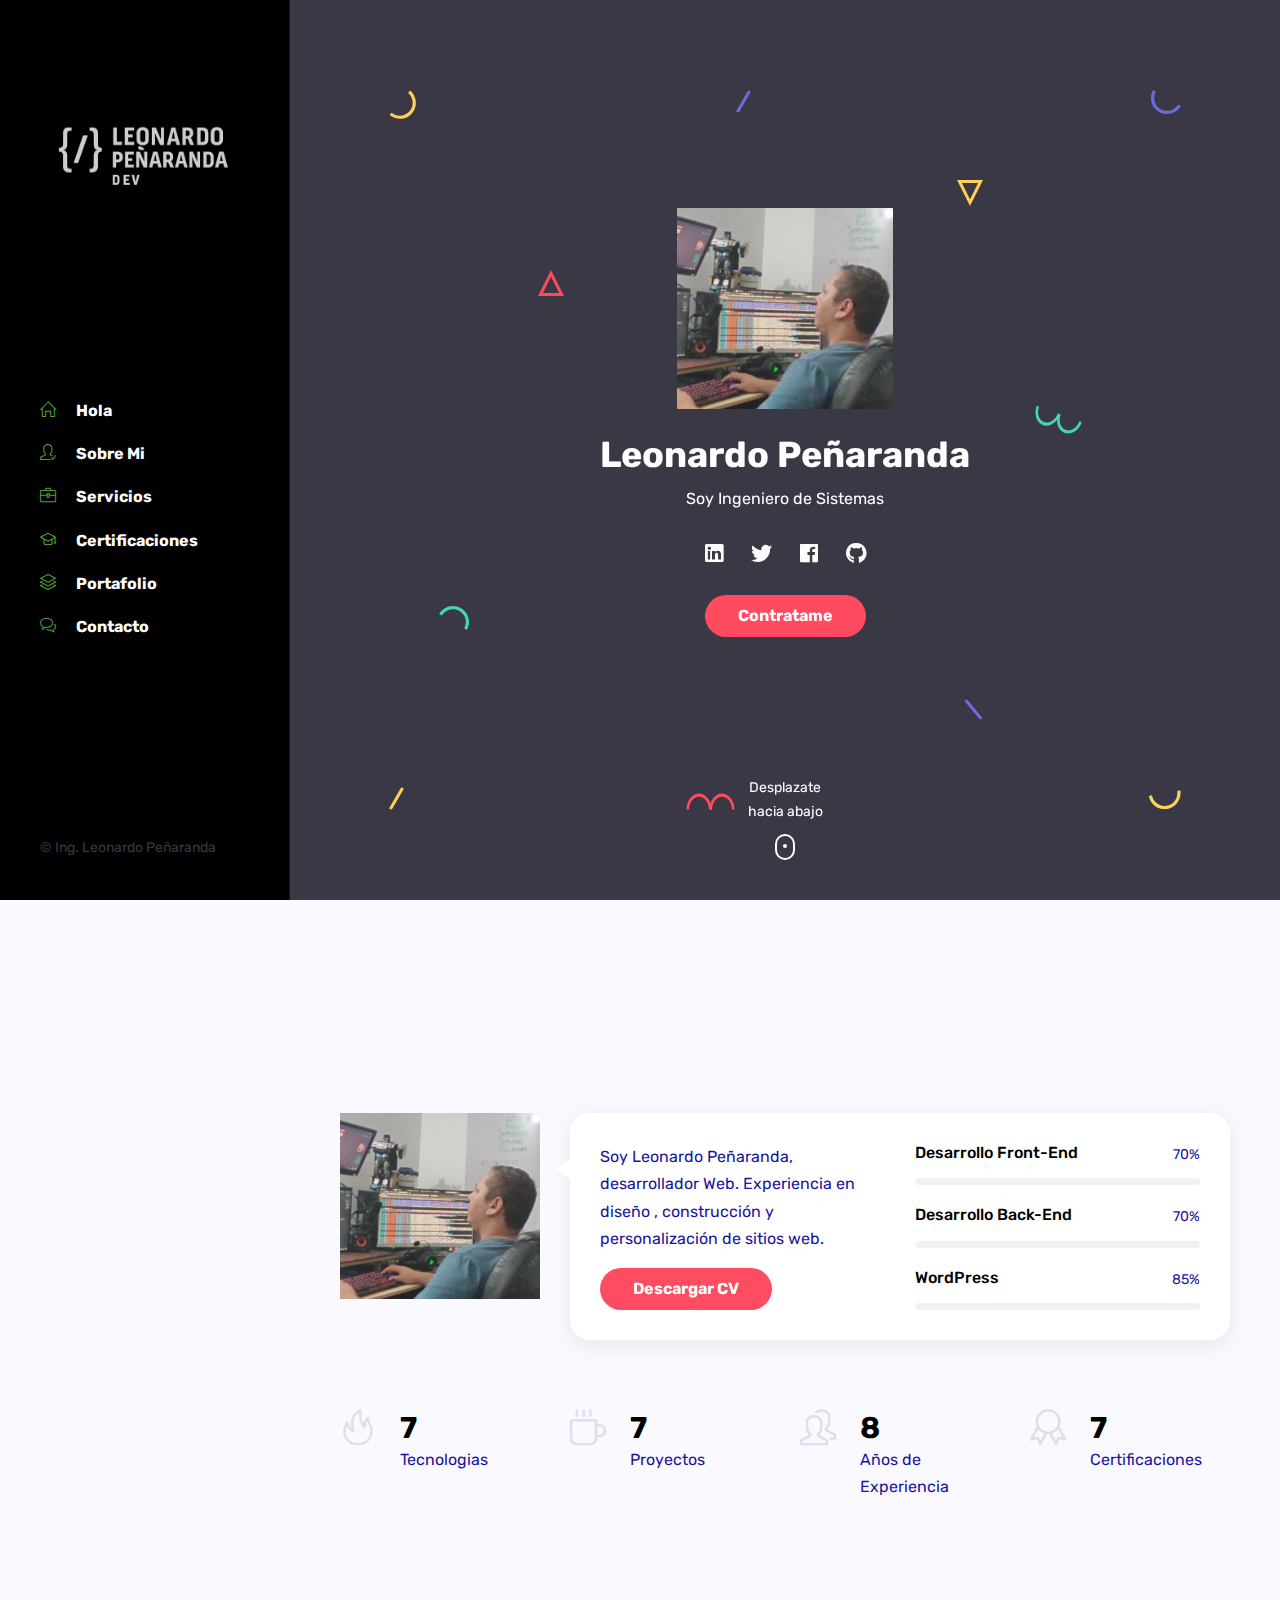
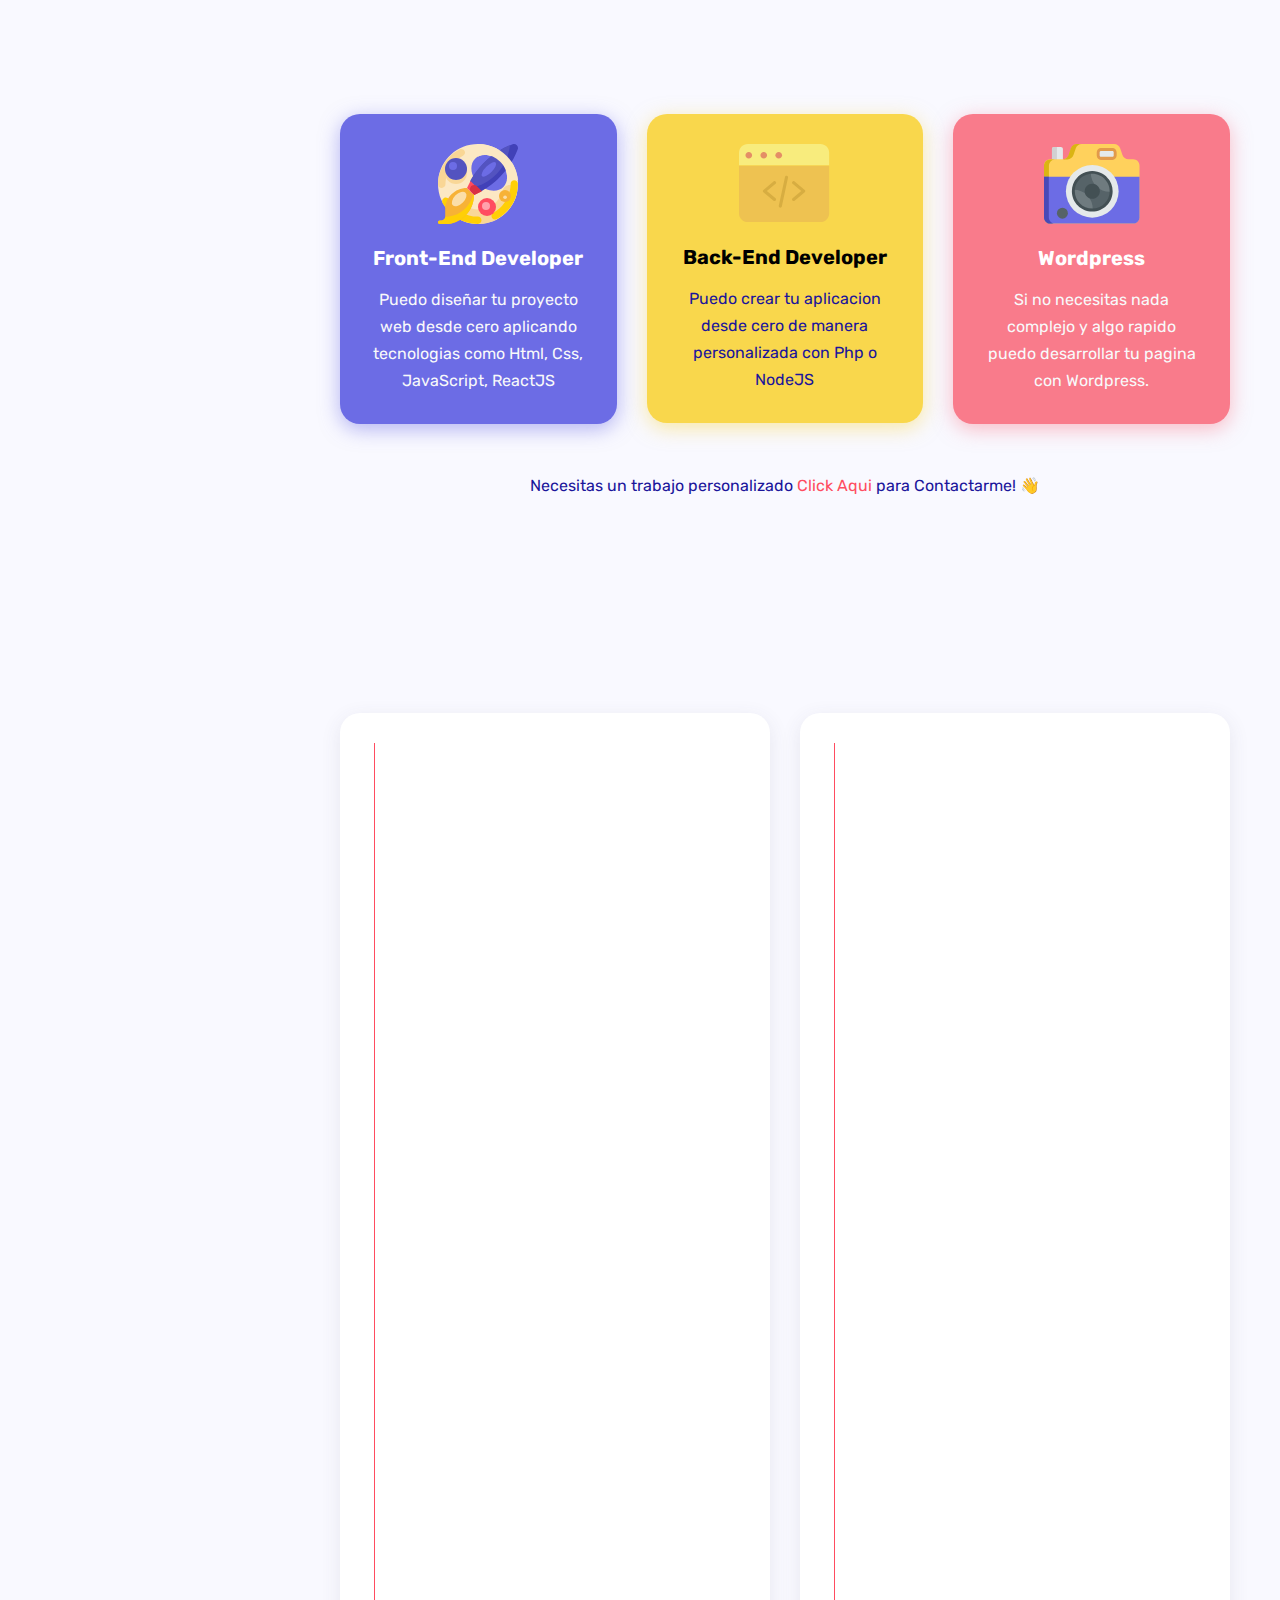
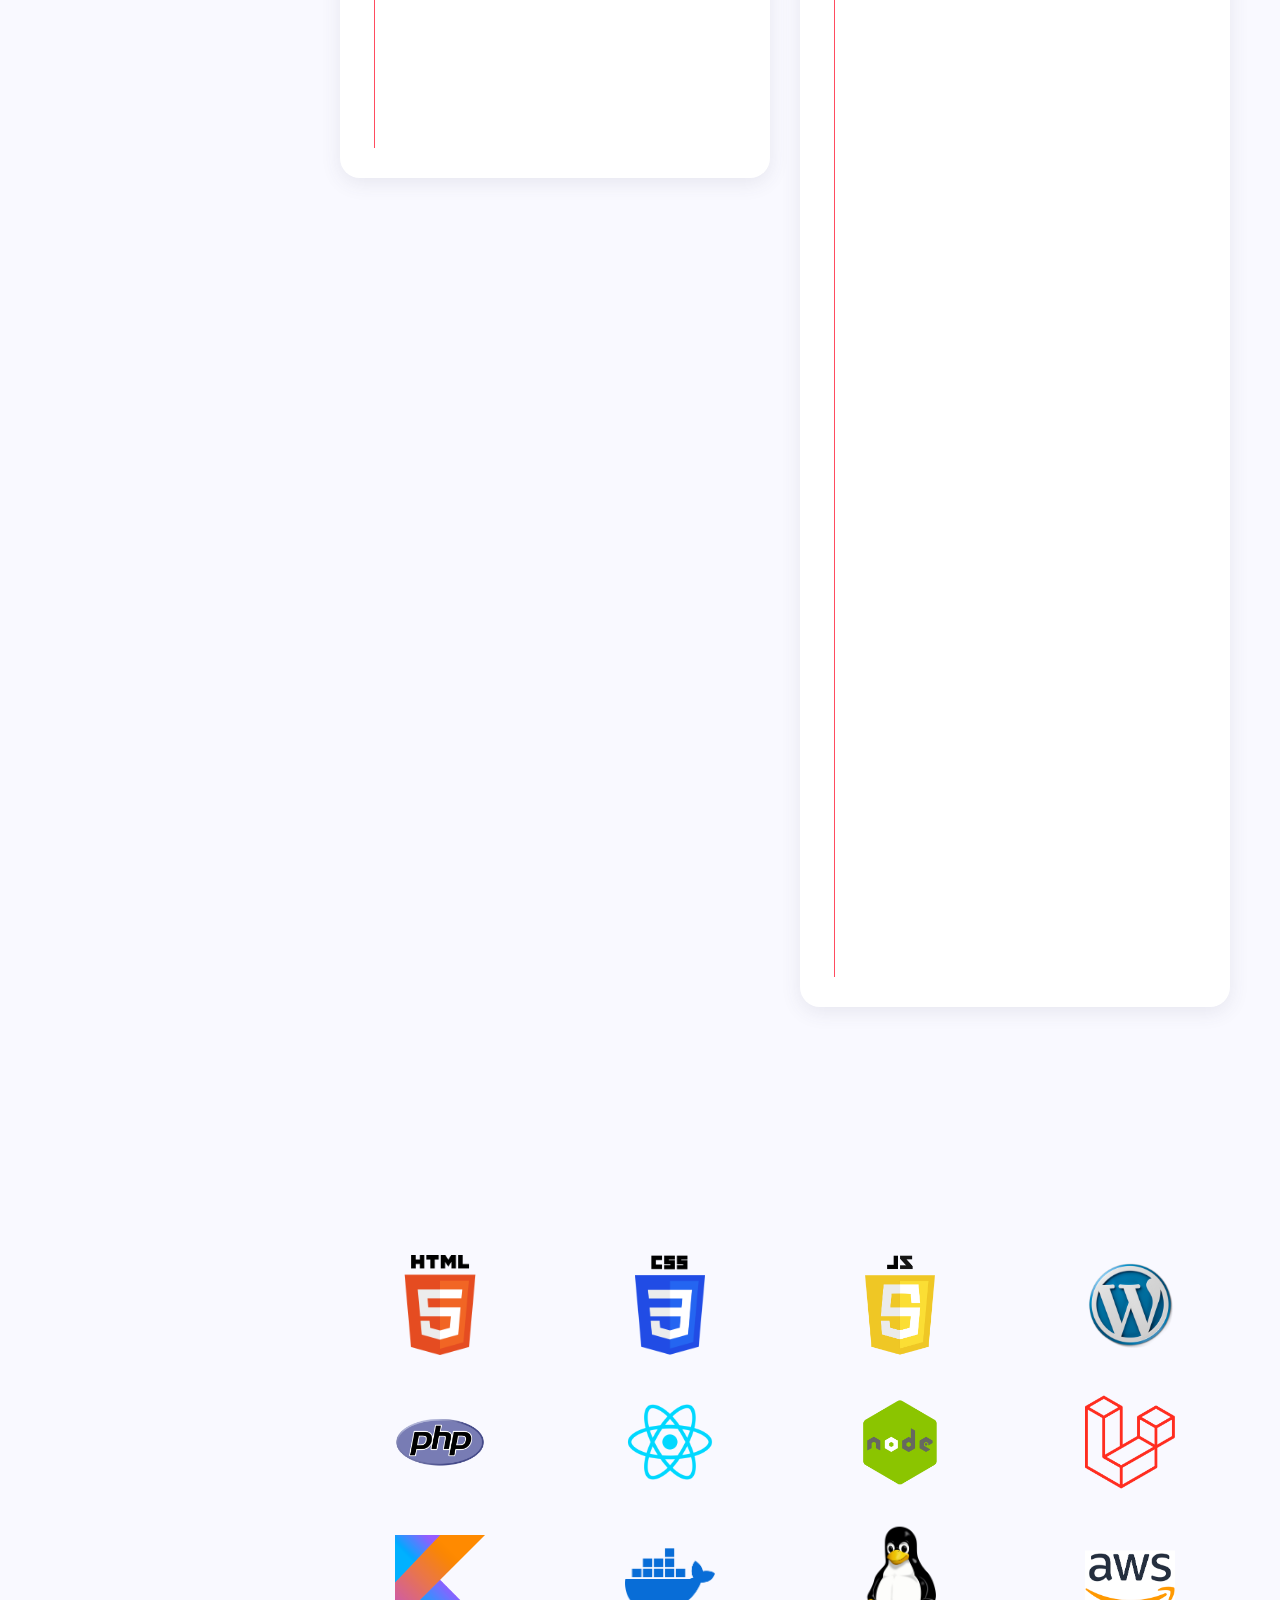
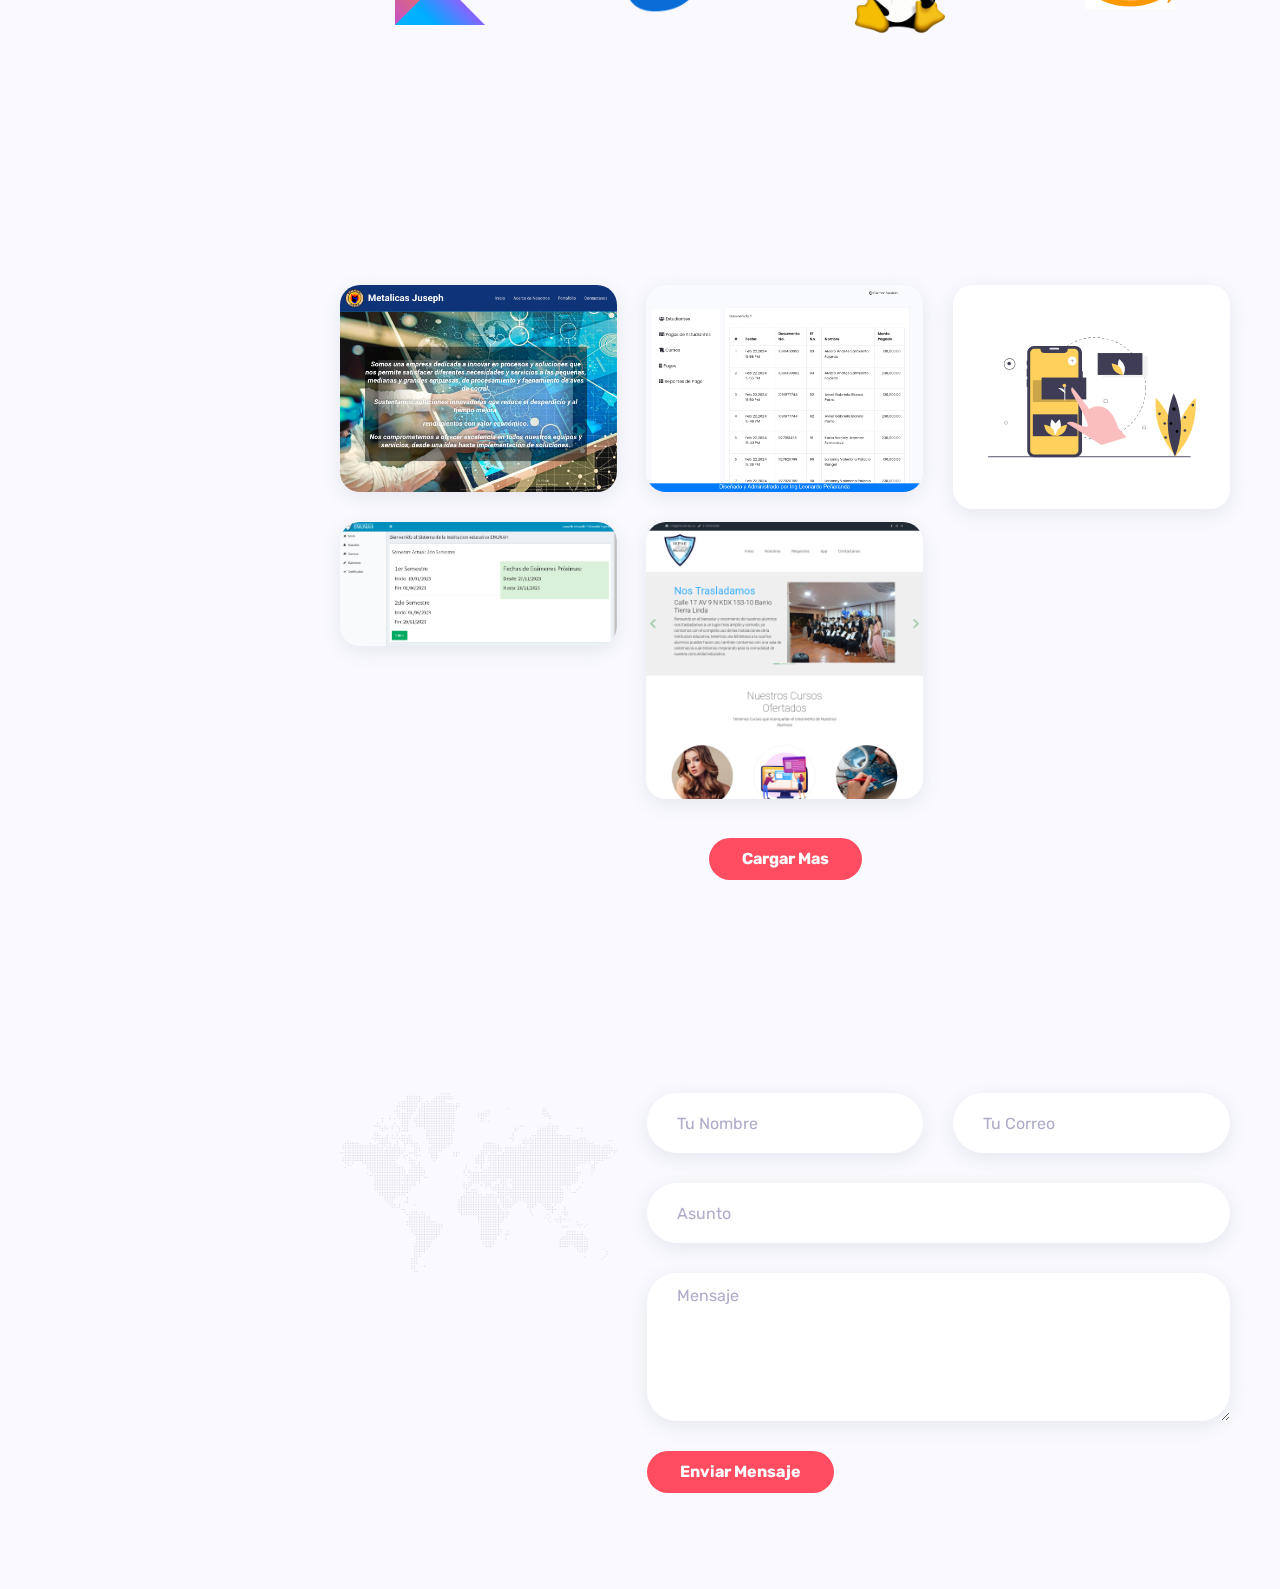
==== index.html @ dc6dca70 "Portfolio Update" ====
<!DOCTYPE html>
<html lang="es">

<head>
	<meta http-equiv="Content-Type" content="text/html; charset=UTF-8">
	<title>Ingeniero de Sistemas Leonardo Peñaranda</title>
	<meta name="description" content="Portfolio/CV">
	<meta name="viewport" content="width=device-width, initial-scale=1, maximum-scale=1">
	<link rel="shortcut icon" type="image/x-icon" href="images/icon.png">
	<link rel="stylesheet" href="css/bootstrap.min.css" type="text/css" media="all">
	<link rel="stylesheet" href="css/all.min.css" type="text/css" media="all">
	<link rel="stylesheet" href="css/simple-line-icons.css" type="text/css" media="all">
	<link rel="stylesheet" href="css/slick.css" type="text/css" media="all">
	<link rel="stylesheet" href="css/animate.css" type="text/css" media="all">
	<link rel="stylesheet" href="css/magnific-popup.css" type="text/css" media="all">
	<link rel="stylesheet" href="css/style.css" type="text/css" media="all">

</head>

<body>

<div id="preloader">
	<div class="outer">
		
		<div class="infinityChrome">
			<div></div>
			<div></div>
			<div></div>
		</div>

		<div class="infinity">
			<div>
				<span></span>
			</div>
			<div>
				<span></span>
			</div>
			<div>
				<span></span>
			</div>
		</div>
		<svg xmlns="http://www.w3.org/2000/svg" version="1.1" class="goo-outer">
			<defs>
				<filter id="goo">
					<feGaussianBlur in="SourceGraphic" stdDeviation="6" result="blur" />
					<feColorMatrix in="blur" values="1 0 0 0 0  0 1 0 0 0  0 0 1 0 0  0 0 0 18 -7" result="goo" />
					<feBlend in="SourceGraphic" in2="goo" />
				</filter>
			</defs>
		</svg>
	</div>
</div>

<header class="mobile-header-1">
	<div class="container">
		<div class="menu-icon d-inline-flex mr-4">
			<button>
				<span></span>
			</button>
		</div>
		<div class="site-logo">
			<a href="index.php">
				<img src="images/leo2.png" alt="codermaster" />
			</a>
		</div>
	</div>
</header>

<header class="desktop-header-1 d-flex align-items-start flex-column">
	
	<div class="site-logo">
		<a href="index.php">
			<img src="images/leo2.png" alt="codermaster" />
		</a>
	</div>
	
	<nav>
		<ul class="vertical-menu scrollspy">
			<li class="active"><a href="#home"><i class="icon-home"></i>Hola</a></li>
			<li><a href="#about"><i class="icon-user-following"></i>Sobre Mi</a></li>
			<li><a href="#services"><i class="icon-briefcase"></i>Servicios</a></li>
			<li><a href="#experience"><i class="icon-graduation"></i>Certificaciones</a></li>
			<li><a href="#works"><i class="icon-layers"></i>Portafolio</a></li>
			<li><a href="#contact"><i class="icon-bubbles"></i>Contacto</a></li>
		</ul>
	</nav>
	
	<div class="footer">
		<span class="copyright">© Ing. Leonardo Peñaranda</span>
	</div>

</header>

<main class="content">
	
	<section id="home" class="home d-flex align-items-center">
		<div class="container">

			<div class="intro">
				
				<img src="images/foto.png" alt="codermaster" class="mb-4" width="40%" />

				<h1 class="mb-2 mt-0">Leonardo Peñaranda</h1>
				<span>Soy <span class="text-rotating">Ingeniero de Sistemas, Desarrollador Front-End, Desarrollador-Back End, Docente</span></span>

				<ul class="social-icons light list-inline mb-0 mt-4">
					<li class="list-inline-item"><a href="https://www.linkedin.com/in/leodev2023/" target="_blank"><i class="fab fa-linkedin"></i></a></li>
					<li class="list-inline-item"><a href="https://twitter.com/Leonard11812094" target="_blank"><i class="fab fa-twitter"></i></a></li>
					<li class="list-inline-item"><a href="https://www.facebook.com/Ing.LeonardoPenaranda/" target="_blank"><i class="fab fa-facebook"></i></a></li>
					<li class="list-inline-item"><a href="https://github.com/CoderMaster2070" target="_blank"><i class="fab fa-github"></i></a></li>
				</ul>

				<div class="mt-4">
					<a href="#contact" class="btn btn-default">
						Contratame</a>
				</div>
			</div>
			<br><br>
			<div class="scroll-down">
				<a href="#about" class="mouse-wrapper">
					<span>Desplazate hacia abajo</span>
					<span class="mouse">
						<span class="wheel"></span>
					</span>
				</a>
			</div>

			<div class="parallax" data-relative-input="true">

				<svg width="27" height="29" data-depth="0.3" class="layer p1" xmlns="http://www.w3.org/2000/svg"><path d="M21.15625.60099c4.37954 3.67487 6.46544 9.40612 5.47254 15.03526-.9929 5.62915-4.91339 10.30141-10.2846 12.25672-5.37122 1.9553-11.3776.89631-15.75715-2.77856l2.05692-2.45134c3.50315 2.93948 8.3087 3.78663 12.60572 2.22284 4.297-1.5638 7.43381-5.30209 8.22768-9.80537.79387-4.50328-.8749-9.08872-4.37803-12.02821L21.15625.60099z" fill="#FFD15C" fill-rule="evenodd"/></svg>

				<svg width="26" height="26" data-depth="0.2" class="layer p2" xmlns="http://www.w3.org/2000/svg"><path d="M13 3.3541L2.42705 24.5h21.1459L13 3.3541z" stroke="#FF4C60" stroke-width="3" fill="none" fill-rule="evenodd"/></svg>

				<svg width="30" height="25" data-depth="0.3" class="layer p3" xmlns="http://www.w3.org/2000/svg"><path d="M.1436 8.9282C3.00213 3.97706 8.2841.92763 14.00013.92796c5.71605.00032 10.9981 3.04992 13.85641 8 2.8583 4.95007 2.8584 11.0491-.00014 16.00024l-2.77128-1.6c2.28651-3.96036 2.28631-8.84002.00011-12.8002-2.2862-3.96017-6.5124-6.40017-11.08513-6.4-4.57271.00018-8.79872 2.43984-11.08524 6.4002l-2.77128-1.6z" fill="#44D7B6" fill-rule="evenodd"/></svg>

				<svg width="15" height="23" data-depth="0.6" class="layer p4" xmlns="http://www.w3.org/2000/svg"><rect transform="rotate(30 9.86603 10.13397)" x="7" width="3" height="25" rx="1.5" fill="#FFD15C" fill-rule="evenodd"/></svg>

				<svg width="15" height="23" data-depth="0.2" class="layer p5" xmlns="http://www.w3.org/2000/svg"><rect transform="rotate(30 9.86603 10.13397)" x="7" width="3" height="25" rx="1.5" fill="#6C6CE5" fill-rule="evenodd"/></svg>

				<svg width="49" height="17" data-depth="0.5" class="layer p6" xmlns="http://www.w3.org/2000/svg"><g fill="#FF4C60" fill-rule="evenodd"><path d="M.5 16.5c0-5.71709 2.3825-10.99895 6.25-13.8567 3.8675-2.85774 8.6325-2.85774 12.5 0C23.1175 5.50106 25.5 10.78292 25.5 16.5H23c0-4.57303-1.90625-8.79884-5-11.08535-3.09375-2.28652-6.90625-2.28652-10 0C4.90625 7.70116 3 11.92697 3 16.5H.5z"/><path d="M23.5 16.5c0-5.71709 2.3825-10.99895 6.25-13.8567 3.8675-2.85774 8.6325-2.85774 12.5 0C46.1175 5.50106 48.5 10.78292 48.5 16.5H46c0-4.57303-1.90625-8.79884-5-11.08535-3.09375-2.28652-6.90625-2.28652-10 0-3.09375 2.28651-5 6.51232-5 11.08535h-2.5z"/></g></svg>

				<svg width="26" height="26" data-depth="0.4" class="layer p7" xmlns="http://www.w3.org/2000/svg"><path d="M13 22.6459L2.42705 1.5h21.1459L13 22.6459z" stroke="#FFD15C" stroke-width="3" fill="none" fill-rule="evenodd"/></svg>

				<svg width="19" height="21" data-depth="0.3" class="layer p8" xmlns="http://www.w3.org/2000/svg"><rect transform="rotate(-40 6.25252 10.12626)" x="7" width="3" height="25" rx="1.5" fill="#6C6CE5" fill-rule="evenodd"/></svg>

				<svg width="30" height="25" data-depth="0.3" data-depth-y="-1.30" class="layer p9" xmlns="http://www.w3.org/2000/svg"><path d="M29.8564 16.0718c-2.85854 4.95114-8.1405 8.00057-13.85654 8.00024-5.71605-.00032-10.9981-3.04992-13.85641-8-2.8583-4.95007-2.8584-11.0491.00014-16.00024l2.77128 1.6c-2.28651 3.96036-2.28631 8.84002-.00011 12.8002 2.2862 3.96017 6.5124 6.40017 11.08513 6.4 4.57271-.00018 8.79872-2.43984 11.08524-6.4002l2.77128 1.6z" fill="#6C6CE5" fill-rule="evenodd"/></svg>

				<svg width="47" height="29" data-depth="0.2" class="layer p10" xmlns="http://www.w3.org/2000/svg"><g fill="#44D7B6" fill-rule="evenodd"><path d="M46.78878 17.19094c-1.95535 5.3723-6.00068 9.52077-10.61234 10.8834-4.61167 1.36265-9.0893-.26708-11.74616-4.27524-2.65686-4.00817-3.08917-9.78636-1.13381-15.15866l2.34923.85505c-1.56407 4.29724-1.2181 8.92018.90705 12.12693 2.12514 3.20674 5.70772 4.5107 9.39692 3.4202 3.68921-1.0905 6.92581-4.40949 8.48988-8.70673l2.34923.85505z"/><path d="M25.17585 9.32448c-1.95535 5.3723-6.00068 9.52077-10.61234 10.8834-4.61167 1.36264-9.0893-.26708-11.74616-4.27525C.16049 11.92447-.27182 6.14628 1.68354.77398l2.34923.85505c-1.56407 4.29724-1.2181 8.92018.90705 12.12692 2.12514 3.20675 5.70772 4.5107 9.39692 3.4202 3.68921-1.0905 6.92581-4.40948 8.48988-8.70672l2.34923.85505z"/></g></svg>

				<svg width="33" height="20" data-depth="0.5" class="layer p11" xmlns="http://www.w3.org/2000/svg"><path d="M32.36774.34317c.99276 5.63023-1.09332 11.3614-5.47227 15.03536-4.37895 3.67396-10.3855 4.73307-15.75693 2.77837C5.76711 16.2022 1.84665 11.53014.8539 5.8999l3.15139-.55567c.7941 4.50356 3.93083 8.24147 8.22772 9.8056 4.29688 1.56413 9.10275.71673 12.60554-2.2227C28.34133 9.98771 30.01045 5.4024 29.21635.89884l3.15139-.55567z" fill="#FFD15C" fill-rule="evenodd"/></svg>

			</div>
		</div>
		
	</section>

	<section id="about">

		<div class="container">
			
			<h2 class="section-title wow fadeInUp">Sobre Mi</h2>

			<div class="spacer" data-height="60"></div>
			
			<div class="row">

				<div class="col-md-3">
					<div class="text-center text-md-left">

						<img src="images/foto.png" alt="Yo" />
					</div>
					<div class="spacer d-md-none d-lg-none" data-height="30"></div>
				</div>

				<div class="col-md-9 triangle-left-md triangle-top-sm">
					<div class="rounded bg-white shadow-dark padding-30">
						<div class="row">
							<div class="col-md-6">

								<p>Soy Leonardo Peñaranda, desarrollador Web. Experiencia en diseño , construcción y personalización de sitios web.</p>
								<div class="mt-3">
									<a href="/pdf/HDV.pdf" class="btn btn-default" target="_blank">Descargar CV</a>
								</div>
								<div class="spacer d-md-none d-lg-none" data-height="30"></div>
							</div>
							<div class="col-md-6">

								<div class="skill-item">
									<div class="skill-info clearfix">
										<h4 class="float-left mb-3 mt-0">Desarrollo Front-End</h4>
										<span class="float-right">70%</span>
									</div>
									<div class="progress">
										<div class="progress-bar data-background" role="progressbar" aria-valuemin="0" aria-valuemax="100" aria-valuenow="70" data-color="#FFD15C">
										</div>
									</div>
									<div class="spacer" data-height="20"></div>
								</div>

								<div class="skill-item">
									<div class="skill-info clearfix">
										<h4 class="float-left mb-3 mt-0">Desarrollo Back-End</h4>
										<span class="float-right">70%</span>
									</div>
									<div class="progress">
										<div class="progress-bar data-background" role="progressbar" aria-valuemin="0" aria-valuemax="100" aria-valuenow="65" data-color="#FF4C60">
										</div>
									</div>
									<div class="spacer" data-height="20"></div>
								</div>

								<div class="skill-item">
									<div class="skill-info clearfix">
										<h4 class="float-left mb-3 mt-0">WordPress</h4>
										<span class="float-right">85%</span>
									</div>
									<div class="progress">
										<div class="progress-bar data-background" role="progressbar" aria-valuemin="0" aria-valuemax="100" aria-valuenow="85" data-color="#6C6CE5">
										</div>
									</div>
								</div>
							</div>
						</div>
					</div>
				</div>

			</div>

			<div class="spacer" data-height="70"></div>
			
			<div class="row">
				
				<div class="col-md-3 col-sm-6">
					<div class="fact-item">
						<span class="icon icon-fire"></span>
						<div class="details">
							<h3 class="mb-0 mt-0 number"><em class="count">7</em></h3>
							<p class="mb-0">Tecnologias</p>
						</div>
					</div>
					<div class="spacer d-md-none d-lg-none" data-height="30"></div>
				</div>

				<div class="col-md-3 col-sm-6">

					<div class="fact-item">
						<span class="icon icon-cup"></span>
						<div class="details">
							<h3 class="mb-0 mt-0 number"><em class="count">7</em></h3>
							<p class="mb-0">Proyectos</p>
						</div>
					</div>
					<div class="spacer d-md-none d-lg-none" data-height="30"></div>
				</div>

				<div class="col-md-3 col-sm-6">

					<div class="fact-item">
						<span class="icon icon-people"></span>
						<div class="details">
							<h3 class="mb-0 mt-0 number"><em class="count">8</em></h3>
							<p class="mb-0">Años de Experiencia</p>
						</div>
					</div>
					<div class="spacer d-md-none d-lg-none" data-height="30"></div>
				</div>

				<div class="col-md-3 col-sm-6">
					<div class="fact-item">
						<span class="icon icon-badge"></span>
						<div class="details">
							<h3 class="mb-0 mt-0 number"><em class="count">7</em></h3>
							<p class="mb-0">Certificaciones</p>
						</div>
					</div>
				</div>

				

			</div>

		</div>
		
	</section>
	
	<section id="services">

		<div class="container">
			
			<h2 class="section-title wow fadeInUp">Servicios</h2>

			<div class="spacer" data-height="60"></div>
			
			<div class="row">

				<div class="col-md-4">

					<div class="service-box rounded data-background padding-30 text-center text-light shadow-blue" data-color="#6C6CE5">
						<img src="images/service-1.svg" alt="UI/UX design" />
						<h3 class="mb-3 mt-0">Front-End Developer</h3>
						<p class="mb-0">Puedo diseñar tu proyecto web desde cero aplicando tecnologias como Html, Css, JavaScript, ReactJS</p>
					</div>
					<div class="spacer d-md-none d-lg-none" data-height="30"></div>
				</div>

				<div class="col-md-4">

					<div class="service-box rounded data-background padding-30 text-center shadow-yellow" data-color="#F9D74C">
						<img src="images/service-2.svg" alt="UI/UX design" />
						<h3 class="mb-3 mt-0">Back-End Developer</h3>
						<p class="mb-0">Puedo crear tu aplicacion desde cero de  manera personalizada con Php o NodeJS </p>
					</div>
					<div class="spacer d-md-none d-lg-none" data-height="30"></div>
				</div>

				<div class="col-md-4">

					<div class="service-box rounded data-background padding-30 text-center text-light shadow-pink" data-color="#F97B8B">
						<img src="images/service-3.svg" alt="UI/UX design" />
						<h3 class="mb-3 mt-0">Wordpress</h3>
						<p class="mb-0">Si no necesitas nada complejo y algo rapido puedo desarrollar tu pagina con Wordpress.</p>
					</div>
				</div>

			</div>

			<div class="mt-5 text-center">
				<p class="mb-0">Necesitas un trabajo personalizado <a href="#contact">Click Aqui</a> para Contactarme! 👋</p>
			</div>

		</div>
		
	</section>
	
	<section id="experience">

		<div class="container">
			
			<h2 class="section-title wow fadeInUp">Certificaciones</h2>

			<div class="spacer" data-height="60"></div>
			
			<div class="row">

				<div class="col-md-6">
					
					<div class="timeline edu bg-white rounded shadow-dark padding-30 overflow-hidden">

						<div class="timeline-container wow fadeInUp">
							<div class="content">
								<span class="time">2010 - 2016</span>
								<h3 class="title">Ingenieria en Sistemas</h3>
								<p>Ingeniero de Sistemas graduado en la corporacion Universitaria Remington</p>
							</div>
						</div>

						<div class="timeline-container wow fadeInUp" data-wow-delay="0.2s">
							<div class="content">
								<span class="time">2017 - 2018</span>
								<h3 class="title">Tecnico en Analisis y Programacion</h3>
								<p>Tecnico en analisis y programacion de sistemas graduado por la Corporación Educativa SinFronteras</p>
							</div>
						</div>

						<div class="timeline-container wow fadeInUp" data-wow-delay="0.4s">
							<div class="content">
								<span class="time">2019 </span>
								<h3 class="title">Especializacion en desarrollo de apps Moviles</h3>
								<p>Especializacion Realizada en el sena orientada en dispositivos moviles android manejando con el lenguaje kotlin.</p>
							</div>
						</div>
						<div class="timeline-container wow fadeInUp" data-wow-delay="0.4s">
							<div class="content">
								<span class="time">2021 </span>
								<h3 class="title">Diplomado en pedagogia para profesionales no licenciados</h3>
								<p>Realizada en el politecnico de Colombia de manera Virtual</p>
							</div>
						</div>
						<div class="timeline-container wow fadeInUp" data-wow-delay="0.4s">
							<div class="content">
								<span class="time">2024 </span>
								<h3 class="title">Desarrollador WEB FULL STACK BOOTCAMP TALENTO TECH</h3>
								<p>Realice un bootcamp de programacion de talento tech por medio del ministerio de las tics Colombia</p>
							</div>
						</div>

						<span class="line"></span>

					</div>

				</div>

				<div class="col-md-6">
					
					<div class="timeline edu bg-white rounded shadow-dark padding-30 overflow-hidden">

						<div class="timeline-container wow fadeInUp" data-wow-delay="0.4s">
							<div class="content">
								<span class="time">2016-2020 </span>
								<h3 class="title">Desarrollador Web Independiente</h3>
								<p>Como independiente he podido realizar varios proyectos, con tecnologias como PHP Laravel y WordPress</p>
							</div>
						</div>

						<div class="timeline-container wow fadeInUp">
							<div class="content">
								<span class="time">2022</span>
								<h3 class="title">Docente SENA</h3>
								<p>Durante 5 meses labore como docente SENA en el cual era instructor TICS, enseñando herramientas para el uso de la ofimatica como word excel power point, tambien herramientas de diseño como blender, </p>
							</div>
						</div>

						<div class="timeline-container wow fadeInUp" data-wow-delay="0.4s">
							<div class="content">
								<span class="time">2022-2024 </span>
								<h3 class="title">Rector Institucion de Educacion educativa Emunah</h3>
								<p>He liderado y diseñado el plan y gestion educativa de la institucion educativa desde el año 2022 el cual uno de sus logros fue la aprobacion oficial ante la secretaria de educacion departamental, tambien elabore el desarrollo de la aplicacion para el control de pagos y control de notas de los alumnos</p>
							</div>
						</div>

						<div class="timeline-container wow fadeInUp" data-wow-delay="0.2s">
							<div class="content">
								<span class="time">2024</span>
								<h3 class="title">Docente Uniremington</h3>
								<p>Actualmente me desempeño como Docente de Ingenieria de Sistemas</p>
							</div>
						</div>
						<div class="timeline-container wow fadeInUp" data-wow-delay="0.2s">
							<div class="content">
								<span class="time">2024</span>
								<h3 class="title">Docente OIT Senatec</h3>
								<p>Docente en el area de analisis y desarrollo de software</p>
							</div>
						</div>
						<div class="timeline-container wow fadeInUp" data-wow-delay="0.2s">
							<div class="content">
								<span class="time">2024</span>
								<h3 class="title">Desarrollador Gnosoft</h3>
								<p>Durante 7 meses labore con Gnosoft como desarrollador web manteniendo la pagina web de la alcaldia de Cúcuta</p>
							</div>
						</div>
						<div class="timeline-container wow fadeInUp" data-wow-delay="0.2s">
							<div class="content">
								<span class="time">2025</span>
								<h3 class="title">Desarrollador web Alcaldia de Cucuta</h3>
								<p>Actualmente me encuentro laborando como desarrollador en la alcaldia de Cúcuta </p>
							</div>
						</div>
						<div class="timeline-container wow fadeInUp" data-wow-delay="0.2s">
							<div class="content">
								<span class="time">2025</span>
								<h3 class="title">Docente FESC</h3>
								<p>Actualmente me encuentro laborando como Docente en la Universidad FESC por medio tiempo en la carrera Ingenieria de Software </p>
							</div>
						</div>





						<span class="line"></span>

					</div>

				</div>

			</div>

		</div>
		
		<section id="testimonials">

<div class="container">
	
	<!-- section title -->
	<h2 class="section-title wow fadeInUp">Skills</h2>

	<div class="spacer" data-height="60"></div>
	


	<div class="row">
		<div class="col-md-3 col-6">
			<!-- client item -->
			<div class="client-item">
				<div class="inner">
					<img src="images/HTML5.png" alt="html"  width="100px"/>
				</div>
			</div>
		</div>
		<div class="col-md-3 col-6">
			<!-- client item -->
			<div class="client-item">
				<div class="inner">
					<img src="images/CSS.png" alt="css"  width="70px"/>
				</div>
			</div>
		</div>
		<div class="col-md-3 col-6">
			<!-- client item -->
			<div class="client-item">
				<div class="inner">
					<img src="images/js.png" alt="js"  width="70px"/>
				</div>
			</div>
		</div>
		<div class="col-md-3 col-6">
			<!-- client item -->
			<div class="client-item">
				<div class="inner">
					<img src="images/wp.png" alt="worpress"  width="90px"/>
				</div>
			</div>
		</div>
		<div class="col-md-3 col-6">
			<br>
			<!-- client item -->
			<div class="client-item">
				<div class="inner">
					<img src="images/php.png" alt="php"  width="90px"/>
				</div>
			</div>
		</div>
		<div class="col-md-3 col-6">
			<!-- client item -->
			<br>
			<div class="client-item">
				<div class="inner">
					<img src="images/react.png" alt="ReactJS"  width="90px"/>
				</div>
			</div>
		</div>
		<div class="col-md-3 col-6">
			<br>
			<!-- client item -->
			<div class="client-item">
				<div class="inner">
					<img src="images/node.png" alt="NodeJS"  width="90px"/>
				</div>
			</div>
		</div>
		<div class="col-md-3 col-6">
			<!-- client item -->
			<br>
			<div class="client-item">
				<div class="inner">
					<img src="images/laravel.png" alt="laravel"  width="90px"/>
				</div>
			</div>
		</div>
		<div class="col-md-3 col-6">
			<!-- client item -->
			<br>
			<div class="client-item">
				<div class="inner">
					<img src="images/kotlin.png" alt="Kotlin"  width="90px"/>
				</div>
			</div>
		</div>
		<div class="col-md-3 col-6">
			<!-- client item -->
			<br>
			<div class="client-item">
				<div class="inner">
					<img src="images/docker.png" alt="Docker"  width="90px"/>
				</div>
			</div>
		</div>
		<div class="col-md-3 col-6">
			<!-- client item -->
			<br>
			<div class="client-item">
				<div class="inner">
					<img src="images/tux.png" alt="Linux"  width="90px"/>
				</div>
			</div>
		</div>
		<div class="col-md-3 col-6">
			<!-- client item -->
			<br>
			<div class="client-item">
				<div class="inner">
					<img src="images/aws.png" alt="aws"  width="90px"/>
				</div>
			</div>
		</div>
	</div>

</div>

</section>
	
	</section>


	
	<section id="works">

		<div class="container">
			
			<h2 class="section-title wow fadeInUp">Portafolio</h2>

			<div class="spacer" data-height="60"></div>

			<ul class="portfolio-filter list-inline wow fadeInUp">
				<li class="current list-inline-item" data-filter="*">Todo</li>
				<li class="list-inline-item" data-filter=".creative">Apps</li>
				<li class="list-inline-item" data-filter=".art">Diseño Web</li>
				
			</ul>
			
			<div class="pf-filter-wrapper">
				<select class="portfolio-filter-mobile">
					<option value="*">Everything</option>
					<option value=".creative">Apps</option>
					<option value=".art">Diseño Web</option>
					
				</select>
			</div>
			<div class="row portfolio-wrapper">
				
				<div class="col-md-4 col-sm-6 grid-item art">
					<a href="images/works/metalicas.png" class="work-image">
						<div class="portfolio-item rounded shadow-dark">
							<div class="details">
								<span class="term">Wordpress</span>
								<h4 class="title">Metalicas Juseph</h4>
								<span class="more-button"><i class="icon-magnifier-add"></i></span>
							</div>
							<div class="thumb">
								<img src="images/works/metalicas.png" alt="Portfolio-title" />
								<div class="mask"></div>
							</div>
						</div>
					</a>
				</div>

				<div class="col-md-4 col-sm-6 grid-item creative design">
					<a href="#small-dialog" class="work-content">
						<div class="portfolio-item rounded shadow-dark">
							<div class="details">
								<span class="term">App</span>
								<h4 class="title">Gestion de Pagos</h4>
								<span class="more-button"><i class="icon-options"></i></span>
							</div>
							<div class="thumb">
								<img src="images/works/pagos.png" alt="Portfolio-title" />
								<div class="mask"></div>
							</div>
						</div>
					</a>
					<div id="small-dialog" class="white-popup zoom-anim-dialog mfp-hide">
						<img src="images/works/pagos.png" alt="Title" />
						<h2>App</h2>
						<p>Se desarrollo una aplicacion de gestion de pagos para instituciones educativas que lo requieran.</p>
						<p>La aplicacion fue desarrollada con PHP Ajax jquery Y JavaScript.</p>
						<a href="#" class="btn btn-default">Ver en Vivo</a>
					</div>
				</div>

				<div class="col-md-4 col-sm-6 grid-item branding">
					<a href="https://www.youtube.com/watch?v=qf9z4ulfmYw" class="work-video">
						<div class="portfolio-item rounded shadow-dark">
							<div class="details">
								<span class="term">Branding</span>
								<h4 class="title">Delivery App Wireframe</h4>
								<span class="more-button"><i class="icon-camrecorder"></i></span>
							</div>
							<div class="thumb">
								<img src="images/works/3.svg" alt="Portfolio-title" />
								<div class="mask"></div>
							</div>
						</div>
					</a>
				</div>

				<div class="col-md-4 col-sm-6 grid-item creative">
					<a href="https://w.soundcloud.com/player/?url=https%3A//api.soundcloud.com/tracks/240233494&amp;color=%23ff5500&amp;auto_play=false&amp;hide_related=false&amp;show_comments=true&amp;show_user=true&amp;show_reposts=false&amp;show_teaser=true&amp;visual=true" class="work-video">
						<div class="portfolio-item rounded shadow-dark">
							<div class="details">
								<span class="term">App</span>
								<h4 class="title">Gestion Estudiantil</h4>
								<span class="more-button"><i class="icon-music-tone-alt"></i></span>
							</div>
							<div class="thumb">
								<img src="images/works/gestion.png" alt="Portfolio-title" />
								<div class="mask"></div>
							</div>
						</div>
					</a>
				</div>

				<div class="col-md-4 col-sm-6 grid-item art branding">
					<a href="#gallery-1" class="gallery-link">
						<div class="portfolio-item rounded shadow-dark">
							<div class="details">
								<span class="term">Wordpress</span>
								<h4 class="title">Emunah</h4>
								<span class="more-button"><i class="icon-picture"></i></span>
							</div>
							<div class="thumb">
								<img src="images/emunah.png" alt="Portfolio-title" />
								<div class="mask"></div>
							</div>
						</div>
					</a>
					<div id="gallery-1" class="gallery mfp-hide">
						<a href="images/works/5.svg"></a>
						<a href="images/works/4.svg"></a>
					</div>
				</div>


			</div>
			
			<div class="load-more text-center mt-4">
				<a href="javascript:" class="btn btn-default"><i class="fas fa-spinner"></i> Cargar Mas</a>
				<ul class="portfolio-pagination list-inline d-none">
					<li class="list-inline-item">1</li>
					<li class="list-inline-item"><a href="works-2.html">2</a></li>
				</ul>
			</div>

		</div>

	</section>
	

	<form id="formulario" method="post" action="enviar-correo.php">
	<section id="contact">

		<div class="container">
			
			<h2 class="section-title wow fadeInUp">Ponte en Contacto</h2>

			<div class="spacer" data-height="60"></div>
			
			<div class="row">
				
				<div class="col-md-4">

					<div class="contact-info">
						<h3 class="wow fadeInUp">Hablemos sobre tu proyecto!</h3>
						<p class="wow fadeInUp">No te Gustan los Formularios? Enviame un  <a href="mailto:info@codermaster2070.com">correo</a>. 👋 o escribeme a mi  <a href="https://wa.me/+573025984327" target="_blank">Whatsapp</a></p>
					</div>
				</div>

				
				<div class="col-md-8">
					<form id="contact-form" class="contact-form mt-6" method="post" action="send">
						
						<div class="messages"></div>
						
						<div class="row">
							<div class="column col-md-6">

								<div class="form-group">
									<input type="text" class="form-control" name="InputName" id="InputName" placeholder="Tu Nombre" required="required" data-error="Name is required.">
									<div class="help-block with-errors"></div>
								</div>
							</div>
							
							<div class="column col-md-6">

								<div class="form-group">
									<input type="email" class="form-control" id="InputEmail" name="InputEmail" placeholder="Tu Correo" required="required" data-error="Email is required.">
									<div class="help-block with-errors"></div>
								</div>
							</div>

							<div class="column col-md-12">

								<div class="form-group">
									<input type="text" class="form-control" id="InputSubject" name="InputSubject" placeholder="Asunto" required="required" data-error="Subject is required.">
									<div class="help-block with-errors"></div>
								</div>
							</div>
					
							<div class="column col-md-12">

								<div class="form-group">
									<textarea name="InputMessage" id="InputMessage" class="form-control" rows="5" placeholder="Mensaje" required="required" data-error="Message is required."></textarea>
									<div class="help-block with-errors"></div>
								</div>
							</div>
						</div>

						<button type="submit" name="submit" id="submit" value="Submit" class="btn btn-default">Enviar Mensaje</button>

					</form>

				</div>


			</div>

		</div>

	</section>
    </form>

	<div class="spacer" data-height="96"></div>
	
</main>

<a href="javascript:" id="return-to-top"><i class="fas fa-arrow-up"></i></a>

<script src="js/jquery-1.12.3.min.js"></script>
<script src="js/jquery.easing.min.js"></script>
<script src="js/jquery.waypoints.min.js"></script>
<script src="js/jquery.counterup.min.js"></script>
<script src="js/popper.min.js"></script>
<script src="js/bootstrap.min.js"></script>
<script src="js/isotope.pkgd.min.js"></script>
<script src="js/infinite-scroll.min.js"></script>
<script src="js/imagesloaded.pkgd.min.js"></script>
<script src="js/slick.min.js"></script>
<script src="js/contact.js"></script>
<script src="js/validator.js"></script>
<script src="js/wow.min.js"></script>
<script src="js/morphext.min.js"></script>
<script src="js/parallax.min.js"></script>
<script src="js/jquery.magnific-popup.min.js"></script>
<script src="js/custom.js"></script>

</body>

</html>
---- css/simple-line-icons.css ----
@font-face {
  font-family: 'simple-line-icons';
  src: url('../fonts/Simple-Line-Iconsb26c.eot?v=2.4.0');
  src: url('../fonts/Simple-Line-Iconsb26c.eot?v=2.4.0#iefix') format('embedded-opentype'), url('../fonts/Simple-Line-Iconsb26c.html?v=2.4.0') format('woff2'), url('../fonts/Simple-Line-Iconsb26c.ttf?v=2.4.0') format('truetype'), url('../fonts/Simple-Line-Iconsb26c.woff?v=2.4.0') format('woff'), url('../fonts/Simple-Line-Iconsb26c.svg?v=2.4.0#simple-line-icons') format('svg');
  font-weight: normal;
  font-style: normal;
}
/*
 Use the following CSS code if you want to have a class per icon.
 Instead of a list of all class selectors, you can use the generic [class*="icon-"] selector, but it's slower:
*/
.icon-user,
.icon-people,
.icon-user-female,
.icon-user-follow,
.icon-user-following,
.icon-user-unfollow,
.icon-login,
.icon-logout,
.icon-emotsmile,
.icon-phone,
.icon-call-end,
.icon-call-in,
.icon-call-out,
.icon-map,
.icon-location-pin,
.icon-direction,
.icon-directions,
.icon-compass,
.icon-layers,
.icon-menu,
.icon-list,
.icon-options-vertical,
.icon-options,
.icon-arrow-down,
.icon-arrow-left,
.icon-arrow-right,
.icon-arrow-up,
.icon-arrow-up-circle,
.icon-arrow-left-circle,
.icon-arrow-right-circle,
.icon-arrow-down-circle,
.icon-check,
.icon-clock,
.icon-plus,
.icon-minus,
.icon-close,
.icon-event,
.icon-exclamation,
.icon-organization,
.icon-trophy,
.icon-screen-smartphone,
.icon-screen-desktop,
.icon-plane,
.icon-notebook,
.icon-mustache,
.icon-mouse,
.icon-magnet,
.icon-energy,
.icon-disc,
.icon-cursor,
.icon-cursor-move,
.icon-crop,
.icon-chemistry,
.icon-speedometer,
.icon-shield,
.icon-screen-tablet,
.icon-magic-wand,
.icon-hourglass,
.icon-graduation,
.icon-ghost,
.icon-game-controller,
.icon-fire,
.icon-eyeglass,
.icon-envelope-open,
.icon-envelope-letter,
.icon-bell,
.icon-badge,
.icon-anchor,
.icon-wallet,
.icon-vector,
.icon-speech,
.icon-puzzle,
.icon-printer,
.icon-present,
.icon-playlist,
.icon-pin,
.icon-picture,
.icon-handbag,
.icon-globe-alt,
.icon-globe,
.icon-folder-alt,
.icon-folder,
.icon-film,
.icon-feed,
.icon-drop,
.icon-drawer,
.icon-docs,
.icon-doc,
.icon-diamond,
.icon-cup,
.icon-calculator,
.icon-bubbles,
.icon-briefcase,
.icon-book-open,
.icon-basket-loaded,
.icon-basket,
.icon-bag,
.icon-action-undo,
.icon-action-redo,
.icon-wrench,
.icon-umbrella,
.icon-trash,
.icon-tag,
.icon-support,
.icon-frame,
.icon-size-fullscreen,
.icon-size-actual,
.icon-shuffle,
.icon-share-alt,
.icon-share,
.icon-rocket,
.icon-question,
.icon-pie-chart,
.icon-pencil,
.icon-note,
.icon-loop,
.icon-home,
.icon-grid,
.icon-graph,
.icon-microphone,
.icon-music-tone-alt,
.icon-music-tone,
.icon-earphones-alt,
.icon-earphones,
.icon-equalizer,
.icon-like,
.icon-dislike,
.icon-control-start,
.icon-control-rewind,
.icon-control-play,
.icon-control-pause,
.icon-control-forward,
.icon-control-end,
.icon-volume-1,
.icon-volume-2,
.icon-volume-off,
.icon-calendar,
.icon-bulb,
.icon-chart,
.icon-ban,
.icon-bubble,
.icon-camrecorder,
.icon-camera,
.icon-cloud-download,
.icon-cloud-upload,
.icon-envelope,
.icon-eye,
.icon-flag,
.icon-heart,
.icon-info,
.icon-key,
.icon-link,
.icon-lock,
.icon-lock-open,
.icon-magnifier,
.icon-magnifier-add,
.icon-magnifier-remove,
.icon-paper-clip,
.icon-paper-plane,
.icon-power,
.icon-refresh,
.icon-reload,
.icon-settings,
.icon-star,
.icon-symbol-female,
.icon-symbol-male,
.icon-target,
.icon-credit-card,
.icon-paypal,
.icon-social-tumblr,
.icon-social-twitter,
.icon-social-facebook,
.icon-social-instagram,
.icon-social-linkedin,
.icon-social-pinterest,
.icon-social-github,
.icon-social-google,
.icon-social-reddit,
.icon-social-skype,
.icon-social-dribbble,
.icon-social-behance,
.icon-social-foursqare,
.icon-social-soundcloud,
.icon-social-spotify,
.icon-social-stumbleupon,
.icon-social-youtube,
.icon-social-dropbox,
.icon-social-vkontakte,
.icon-social-steam {
  font-family: 'simple-line-icons';
  speak: none;
  font-style: normal;
  font-weight: normal;
  font-variant: normal;
  text-transform: none;
  line-height: 1;
  /* Better Font Rendering =========== */
  -webkit-font-smoothing: antialiased;
  -moz-osx-font-smoothing: grayscale;
}
.icon-user:before {
  content: "\e005";
}
.icon-people:before {
  content: "\e001";
}
.icon-user-female:before {
  content: "\e000";
}
.icon-user-follow:before {
  content: "\e002";
}
.icon-user-following:before {
  content: "\e003";
}
.icon-user-unfollow:before {
  content: "\e004";
}
.icon-login:before {
  content: "\e066";
}
.icon-logout:before {
  content: "\e065";
}
.icon-emotsmile:before {
  content: "\e021";
}
.icon-phone:before {
  content: "\e600";
}
.icon-call-end:before {
  content: "\e048";
}
.icon-call-in:before {
  content: "\e047";
}
.icon-call-out:before {
  content: "\e046";
}
.icon-map:before {
  content: "\e033";
}
.icon-location-pin:before {
  content: "\e096";
}
.icon-direction:before {
  content: "\e042";
}
.icon-directions:before {
  content: "\e041";
}
.icon-compass:before {
  content: "\e045";
}
.icon-layers:before {
  content: "\e034";
}
.icon-menu:before {
  content: "\e601";
}
.icon-list:before {
  content: "\e067";
}
.icon-options-vertical:before {
  content: "\e602";
}
.icon-options:before {
  content: "\e603";
}
.icon-arrow-down:before {
  content: "\e604";
}
.icon-arrow-left:before {
  content: "\e605";
}
.icon-arrow-right:before {
  content: "\e606";
}
.icon-arrow-up:before {
  content: "\e607";
}
.icon-arrow-up-circle:before {
  content: "\e078";
}
.icon-arrow-left-circle:before {
  content: "\e07a";
}
.icon-arrow-right-circle:before {
  content: "\e079";
}
.icon-arrow-down-circle:before {
  content: "\e07b";
}
.icon-check:before {
  content: "\e080";
}
.icon-clock:before {
  content: "\e081";
}
.icon-plus:before {
  content: "\e095";
}
.icon-minus:before {
  content: "\e615";
}
.icon-close:before {
  content: "\e082";
}
.icon-event:before {
  content: "\e619";
}
.icon-exclamation:before {
  content: "\e617";
}
.icon-organization:before {
  content: "\e616";
}
.icon-trophy:before {
  content: "\e006";
}
.icon-screen-smartphone:before {
  content: "\e010";
}
.icon-screen-desktop:before {
  content: "\e011";
}
.icon-plane:before {
  content: "\e012";
}
.icon-notebook:before {
  content: "\e013";
}
.icon-mustache:before {
  content: "\e014";
}
.icon-mouse:before {
  content: "\e015";
}
.icon-magnet:before {
  content: "\e016";
}
.icon-energy:before {
  content: "\e020";
}
.icon-disc:before {
  content: "\e022";
}
.icon-cursor:before {
  content: "\e06e";
}
.icon-cursor-move:before {
  content: "\e023";
}
.icon-crop:before {
  content: "\e024";
}
.icon-chemistry:before {
  content: "\e026";
}
.icon-speedometer:before {
  content: "\e007";
}
.icon-shield:before {
  content: "\e00e";
}
.icon-screen-tablet:before {
  content: "\e00f";
}
.icon-magic-wand:before {
  content: "\e017";
}
.icon-hourglass:before {
  content: "\e018";
}
.icon-graduation:before {
  content: "\e019";
}
.icon-ghost:before {
  content: "\e01a";
}
.icon-game-controller:before {
  content: "\e01b";
}
.icon-fire:before {
  content: "\e01c";
}
.icon-eyeglass:before {
  content: "\e01d";
}
.icon-envelope-open:before {
  content: "\e01e";
}
.icon-envelope-letter:before {
  content: "\e01f";
}
.icon-bell:before {
  content: "\e027";
}
.icon-badge:before {
  content: "\e028";
}
.icon-anchor:before {
  content: "\e029";
}
.icon-wallet:before {
  content: "\e02a";
}
.icon-vector:before {
  content: "\e02b";
}
.icon-speech:before {
  content: "\e02c";
}
.icon-puzzle:before {
  content: "\e02d";
}
.icon-printer:before {
  content: "\e02e";
}
.icon-present:before {
  content: "\e02f";
}
.icon-playlist:before {
  content: "\e030";
}
.icon-pin:before {
  content: "\e031";
}
.icon-picture:before {
  content: "\e032";
}
.icon-handbag:before {
  content: "\e035";
}
.icon-globe-alt:before {
  content: "\e036";
}
.icon-globe:before {
  content: "\e037";
}
.icon-folder-alt:before {
  content: "\e039";
}
.icon-folder:before {
  content: "\e089";
}
.icon-film:before {
  content: "\e03a";
}
.icon-feed:before {
  content: "\e03b";
}
.icon-drop:before {
  content: "\e03e";
}
.icon-drawer:before {
  content: "\e03f";
}
.icon-docs:before {
  content: "\e040";
}
.icon-doc:before {
  content: "\e085";
}
.icon-diamond:before {
  content: "\e043";
}
.icon-cup:before {
  content: "\e044";
}
.icon-calculator:before {
  content: "\e049";
}
.icon-bubbles:before {
  content: "\e04a";
}
.icon-briefcase:before {
  content: "\e04b";
}
.icon-book-open:before {
  content: "\e04c";
}
.icon-basket-loaded:before {
  content: "\e04d";
}
.icon-basket:before {
  content: "\e04e";
}
.icon-bag:before {
  content: "\e04f";
}
.icon-action-undo:before {
  content: "\e050";
}
.icon-action-redo:before {
  content: "\e051";
}
.icon-wrench:before {
  content: "\e052";
}
.icon-umbrella:before {
  content: "\e053";
}
.icon-trash:before {
  content: "\e054";
}
.icon-tag:before {
  content: "\e055";
}
.icon-support:before {
  content: "\e056";
}
.icon-frame:before {
  content: "\e038";
}
.icon-size-fullscreen:before {
  content: "\e057";
}
.icon-size-actual:before {
  content: "\e058";
}
.icon-shuffle:before {
  content: "\e059";
}
.icon-share-alt:before {
  content: "\e05a";
}
.icon-share:before {
  content: "\e05b";
}
.icon-rocket:before {
  content: "\e05c";
}
.icon-question:before {
  content: "\e05d";
}
.icon-pie-chart:before {
  content: "\e05e";
}
.icon-pencil:before {
  content: "\e05f";
}
.icon-note:before {
  content: "\e060";
}
.icon-loop:before {
  content: "\e064";
}
.icon-home:before {
  content: "\e069";
}
.icon-grid:before {
  content: "\e06a";
}
.icon-graph:before {
  content: "\e06b";
}
.icon-microphone:before {
  content: "\e063";
}
.icon-music-tone-alt:before {
  content: "\e061";
}
.icon-music-tone:before {
  content: "\e062";
}
.icon-earphones-alt:before {
  content: "\e03c";
}
.icon-earphones:before {
  content: "\e03d";
}
.icon-equalizer:before {
  content: "\e06c";
}
.icon-like:before {
  content: "\e068";
}
.icon-dislike:before {
  content: "\e06d";
}
.icon-control-start:before {
  content: "\e06f";
}
.icon-control-rewind:before {
  content: "\e070";
}
.icon-control-play:before {
  content: "\e071";
}
.icon-control-pause:before {
  content: "\e072";
}
.icon-control-forward:before {
  content: "\e073";
}
.icon-control-end:before {
  content: "\e074";
}
.icon-volume-1:before {
  content: "\e09f";
}
.icon-volume-2:before {
  content: "\e0a0";
}
.icon-volume-off:before {
  content: "\e0a1";
}
.icon-calendar:before {
  content: "\e075";
}
.icon-bulb:before {
  content: "\e076";
}
.icon-chart:before {
  content: "\e077";
}
.icon-ban:before {
  content: "\e07c";
}
.icon-bubble:before {
  content: "\e07d";
}
.icon-camrecorder:before {
  content: "\e07e";
}
.icon-camera:before {
  content: "\e07f";
}
.icon-cloud-download:before {
  content: "\e083";
}
.icon-cloud-upload:before {
  content: "\e084";
}
.icon-envelope:before {
  content: "\e086";
}
.icon-eye:before {
  content: "\e087";
}
.icon-flag:before {
  content: "\e088";
}
.icon-heart:before {
  content: "\e08a";
}
.icon-info:before {
  content: "\e08b";
}
.icon-key:before {
  content: "\e08c";
}
.icon-link:before {
  content: "\e08d";
}
.icon-lock:before {
  content: "\e08e";
}
.icon-lock-open:before {
  content: "\e08f";
}
.icon-magnifier:before {
  content: "\e090";
}
.icon-magnifier-add:before {
  content: "\e091";
}
.icon-magnifier-remove:before {
  content: "\e092";
}
.icon-paper-clip:before {
  content: "\e093";
}
.icon-paper-plane:before {
  content: "\e094";
}
.icon-power:before {
  content: "\e097";
}
.icon-refresh:before {
  content: "\e098";
}
.icon-reload:before {
  content: "\e099";
}
.icon-settings:before {
  content: "\e09a";
}
.icon-star:before {
  content: "\e09b";
}
.icon-symbol-female:before {
  content: "\e09c";
}
.icon-symbol-male:before {
  content: "\e09d";
}
.icon-target:before {
  content: "\e09e";
}
.icon-credit-card:before {
  content: "\e025";
}
.icon-paypal:before {
  content: "\e608";
}
.icon-social-tumblr:before {
  content: "\e00a";
}
.icon-social-twitter:before {
  content: "\e009";
}
.icon-social-facebook:before {
  content: "\e00b";
}
.icon-social-instagram:before {
  content: "\e609";
}
.icon-social-linkedin:before {
  content: "\e60a";
}
.icon-social-pinterest:before {
  content: "\e60b";
}
.icon-social-github:before {
  content: "\e60c";
}
.icon-social-google:before {
  content: "\e60d";
}
.icon-social-reddit:before {
  content: "\e60e";
}
.icon-social-skype:before {
  content: "\e60f";
}
.icon-social-dribbble:before {
  content: "\e00d";
}
.icon-social-behance:before {
  content: "\e610";
}
.icon-social-foursqare:before {
  content: "\e611";
}
.icon-social-soundcloud:before {
  content: "\e612";
}
.icon-social-spotify:before {
  content: "\e613";
}
.icon-social-stumbleupon:before {
  content: "\e614";
}
.icon-social-youtube:before {
  content: "\e008";
}
.icon-social-dropbox:before {
  content: "\e00c";
}
.icon-social-vkontakte:before {
  content: "\e618";
}
.icon-social-steam:before {
  content: "\e620";
}
---- css/style.css ----
@charset "UTF-8";

@import url("https://fonts.googleapis.com/css?family=Rubik:300,300i,400,400i,500,500i,700,700i,900,900i&amp;display=swap&amp;subset=cyrillic");

* {
  margin: 0;
  padding: 0;
}

html {
  margin: 0 !important;
  overflow: auto !important;
}

body {
  color: #1b159b;
  background-color: #F9F9FF;
  font-family: "Rubik", sans-serif;
  font-size: 16px;
  line-height: 1.7;
  overflow-x: hidden;
  -webkit-font-smoothing: antialiased;
  -moz-osx-font-smoothing: grayscale;
}

img {
  max-width: 100%;
  height: auto;
}

.text-center {
  text-align: center;
}

.text-left {
  text-align: left;
}

.text-right {
  text-align: right;
}

.relative {
  position: relative;
}

/*=================================================================*/
/*                      TYPOGRAPHY                              
/*=================================================================*/
h1, h2, h3, h4, h5, h6 {
  color: #000000;
  font-family: "Rubik", sans-serif;
  font-weight: 700;
  margin: 20px 0;
}

h1 {
  font-size: 36px;
}

h2 {
  font-size: 28px;
}

h3 {
  font-size: 24px;
}

h4 {
  font-size: 18px;
}

a {
  color: #FF4C60;
  outline: 0;
  -webkit-transition: all 0.3s ease-in-out;
  -o-transition: all 0.3s ease-in-out;
  transition: all 0.3s ease-in-out;
}
a:hover {
  color: #3c33ad;
  text-decoration: none;
}
a:focus {
  outline: 0;
}

blockquote {
  padding: 20px 20px;
  margin: 0 0 20px;
  font-size: 16px;
  background: #F7F7F7;
  border-radius: 10px;
}

blockquote p {
  line-height: 1.6;
}

/* === Pre === */
pre {
  display: block;
  padding: 9.5px;
  margin: 0 0 10px;
  font-size: 13px;
  line-height: 1.42857143;
  color: #333;
  word-break: break-all;
  word-wrap: break-word;
  background-color: #f5f5f5;
  border: 1px solid #ccc;
  border-radius: 0;
}

/*=================================================================*/
/*                      PRELOADER                              
/*=================================================================*/
.infinity {
  width: 120px;
  height: 60px;
  position: relative;
}
.infinity div,
.infinity span {
  position: absolute;
}
.infinity div {
  top: 0;
  left: 50%;
  width: 60px;
  height: 60px;
  -webkit-animation: rotate 6.9s linear infinite;
          animation: rotate 6.9s linear infinite;
}
.infinity div span {
  left: -8px;
  top: 50%;
  margin: -8px 0 0 0;
  width: 16px;
  height: 16px;
  display: block;
  background: #FF4C60;
  -webkit-box-shadow: 2px 2px 8px rgba(255, 76, 96, 0.09);
          box-shadow: 2px 2px 8px rgba(255, 76, 96, 0.09);
  border-radius: 50%;
  -webkit-transform: rotate(90deg);
      -ms-transform: rotate(90deg);
          transform: rotate(90deg);
  -webkit-animation: move 6.9s linear infinite;
          animation: move 6.9s linear infinite;
}
.infinity div span:before, .infinity div span:after {
  content: "";
  position: absolute;
  display: block;
  border-radius: 50%;
  width: 14px;
  height: 14px;
  background: inherit;
  top: 50%;
  left: 50%;
  margin: -7px 0 0 -7px;
  -webkit-box-shadow: inherit;
          box-shadow: inherit;
}
.infinity div span:before {
  -webkit-animation: drop1 0.8s linear infinite;
          animation: drop1 0.8s linear infinite;
}
.infinity div span:after {
  -webkit-animation: drop2 0.8s linear infinite 0.4s;
          animation: drop2 0.8s linear infinite 0.4s;
}
.infinity div:nth-child(2) {
  -webkit-animation-delay: -2.3s;
          animation-delay: -2.3s;
}
.infinity div:nth-child(2) span {
  -webkit-animation-delay: -2.3s;
          animation-delay: -2.3s;
}
.infinity div:nth-child(3) {
  -webkit-animation-delay: -4.6s;
          animation-delay: -4.6s;
}
.infinity div:nth-child(3) span {
  -webkit-animation-delay: -4.6s;
          animation-delay: -4.6s;
}

.infinityChrome {
  width: 128px;
  height: 60px;
}
.infinityChrome div {
  position: absolute;
  width: 16px;
  height: 16px;
  background: #FF4C60;
  -webkit-box-shadow: 2px 2px 8px rgba(255, 76, 96, 0.09);
          box-shadow: 2px 2px 8px rgba(255, 76, 96, 0.09);
  border-radius: 50%;
  -webkit-animation: moveSvg 6.9s linear infinite;
          animation: moveSvg 6.9s linear infinite;
  -webkit-filter: url(#goo);
  filter: url(#goo);
  -webkit-transform: scaleX(-1);
      -ms-transform: scaleX(-1);
          transform: scaleX(-1);
  offset-path: path("M64.3636364,29.4064278 C77.8909091,43.5203348 84.4363636,56 98.5454545,56 C112.654545,56 124,44.4117395 124,30.0006975 C124,15.5896556 112.654545,3.85282763 98.5454545,4.00139508 C84.4363636,4.14996252 79.2,14.6982509 66.4,29.4064278 C53.4545455,42.4803627 43.5636364,56 29.4545455,56 C15.3454545,56 4,44.4117395 4,30.0006975 C4,15.5896556 15.3454545,4.00139508 29.4545455,4.00139508 C43.5636364,4.00139508 53.1636364,17.8181672 64.3636364,29.4064278 Z");
}
.infinityChrome div:before, .infinityChrome div:after {
  content: "";
  position: absolute;
  display: block;
  border-radius: 50%;
  width: 14px;
  height: 14px;
  background: inherit;
  top: 50%;
  left: 50%;
  margin: -7px 0 0 -7px;
  -webkit-box-shadow: inherit;
          box-shadow: inherit;
}
.infinityChrome div:before {
  -webkit-animation: drop1 0.8s linear infinite;
          animation: drop1 0.8s linear infinite;
}
.infinityChrome div:after {
  -webkit-animation: drop2 0.8s linear infinite 0.4s;
          animation: drop2 0.8s linear infinite 0.4s;
}
.infinityChrome div:nth-child(2) {
  -webkit-animation-delay: -2.3s;
          animation-delay: -2.3s;
}
.infinityChrome div:nth-child(3) {
  -webkit-animation-delay: -4.6s;
          animation-delay: -4.6s;
}

@-webkit-keyframes moveSvg {
  0% {
    offset-distance: 0%;
  }
  25% {
    background: #6C6CE5;
  }
  75% {
    background: #FFD15C;
  }
  100% {
    offset-distance: 100%;
  }
}

@keyframes moveSvg {
  0% {
    offset-distance: 0%;
  }
  25% {
    background: #6C6CE5;
  }
  75% {
    background: #FFD15C;
  }
  100% {
    offset-distance: 100%;
  }
}
@-webkit-keyframes rotate {
  50% {
    -webkit-transform: rotate(360deg);
            transform: rotate(360deg);
    margin-left: 0;
  }
  50.0001%, 100% {
    margin-left: -60px;
  }
}
@keyframes rotate {
  50% {
    -webkit-transform: rotate(360deg);
            transform: rotate(360deg);
    margin-left: 0;
  }
  50.0001%, 100% {
    margin-left: -60px;
  }
}
@-webkit-keyframes move {
  0%, 50% {
    left: -8px;
  }
  25% {
    background: #FFD15C;
  }
  75% {
    background: #6C6CE5;
  }
  50.0001%, 100% {
    left: auto;
    right: -8px;
  }
}
@keyframes move {
  0%, 50% {
    left: -8px;
  }
  25% {
    background: #FFD15C;
  }
  75% {
    background: #6C6CE5;
  }
  50.0001%, 100% {
    left: auto;
    right: -8px;
  }
}
@-webkit-keyframes drop1 {
  100% {
    -webkit-transform: translate(32px, 8px) scale(0);
            transform: translate(32px, 8px) scale(0);
  }
}
@keyframes drop1 {
  100% {
    -webkit-transform: translate(32px, 8px) scale(0);
            transform: translate(32px, 8px) scale(0);
  }
}
@-webkit-keyframes drop2 {
  0% {
    -webkit-transform: translate(0, 0) scale(0.9);
            transform: translate(0, 0) scale(0.9);
  }
  100% {
    -webkit-transform: translate(32px, -8px) scale(0);
            transform: translate(32px, -8px) scale(0);
  }
}
@keyframes drop2 {
  0% {
    -webkit-transform: translate(0, 0) scale(0.9);
            transform: translate(0, 0) scale(0.9);
  }
  100% {
    -webkit-transform: translate(32px, -8px) scale(0);
            transform: translate(32px, -8px) scale(0);
  }
}
#preloader {
  background: #000000;
  height: 100%;
  position: fixed;
  width: 100%;
  z-index: 1031;
}
#preloader .outer {
  position: absolute;
  top: 50%;
  left: 50%;
  -webkit-transform: translate(-50%, -50%);
      -ms-transform: translate(-50%, -50%);
          transform: translate(-50%, -50%);
}
#preloader.light {
  background: #F9F9FF;
}

.goo-outer {
  display: none;
}

/*=================================================================*/
/*                      HEADER                              
/*=================================================================*/
header.desktop-header-1 {
  color: #FFF;
  border-right: solid 1px rgba(255, 255, 255, 0.1);
  background: #000000;
  padding: 50px 40px 40px;
  position: fixed;
  left: 0;
  height: 100vh;
  min-height: 100vh;
  top: 0;
  width: 290px;
  z-index: 1;
  -webkit-transform: translateX(0);
  -ms-transform: translateX(0);
  transform: translateX(0);
  -webkit-transition: all 0.3s ease-in-out;
  -o-transition: all 0.3s ease-in-out;
  transition: all 0.3s ease-in-out;
  /* === Vertical Menu === */
  /* === Submenu === */
}
header.desktop-header-1.open {
  -webkit-transform: translateX(0);
  -ms-transform: translateX(0);
  transform: translateX(0);
}
header.desktop-header-1 .vertical-menu {
  list-style: none;
  padding: 0;
  margin-bottom: 130px;
  margin-top: 130px;
}
header.desktop-header-1 .vertical-menu li.openmenu > a {
  color: #000;
}
header.desktop-header-1 .vertical-menu li.openmenu .switch {
  -webkit-transform: rotate(45deg);
  -ms-transform: rotate(45deg);
  transform: rotate(45deg);
}
header.desktop-header-1 .vertical-menu li {
  padding: 8px 0;
  position: relative;
  list-style: none;
  -webkit-transition: all 0.2s ease-in-out;
  -o-transition: all 0.2s ease-in-out;
  transition: all 0.2s ease-in-out;
}
header.desktop-header-1 .vertical-menu li a:hover {
  color: #71f587;
}
header.desktop-header-1 .vertical-menu li i {
  color: #4fa037;
  margin-right: 20px;
}
header.desktop-header-1 .vertical-menu li .switch {
  font-size: 30px;
  display: inline-block;
  padding: 0 14px;
  line-height: 1;
  cursor: pointer;
  color: #000;
  position: absolute;
  top: 24px;
  -webkit-transform: rotate(0deg);
  -ms-transform: rotate(0deg);
  transform: rotate(0deg);
  -webkit-transition: all 0.2s ease-in-out;
  -o-transition: all 0.2s ease-in-out;
  transition: all 0.2s ease-in-out;
  -webkit-backface-visibility: hidden;
}
header.desktop-header-1 .vertical-menu li a {
  color: #FFF;
  font-family: "Rubik", sans-serif;
  font-size: 16px;
  font-weight: 700;
  width: 100%;
  text-decoration: none;
  position: relative;
}
header.desktop-header-1 .vertical-menu li a.nav-link {
  display: initial;
  padding: 0;
}
header.desktop-header-1 .vertical-menu li .nav-link.active {
  color: #ffffff;
}
header.desktop-header-1 .submenu {
  display: none;
  padding: 0;
}
header.desktop-header-1 .submenu li a {
  color: #000;
  font-size: 18px;
  font-weight: 700;
}
header.desktop-header-1 .submenu li a:after {
  height: 3px;
}
header.desktop-header-1 .submenu li a:hover:after {
  width: 100%;
  height: 3px;
}
header.desktop-header-1 .submenu li a:hover {
  color: #000;
}
header.desktop-header-1 .footer {
  margin-top: auto;
}
header.desktop-header-1 .copyright {
  color: #3a3945;
  font-size: 14px;
}
header.desktop-header-1.light {
  background: #F9F9FF;
  border-right: solid 1px rgba(0, 0, 0, 0.05);
}
header.desktop-header-1.light .vertical-menu li .nav-link.active {
  color: #FF4C60;
}
header.desktop-header-1.light .vertical-menu li a {
  color: #3a3945;
}
header.desktop-header-1.light .vertical-menu li a:hover {
  color: #FF4C60;
}
header.desktop-header-1.light .vertical-menu li i {
  color: #FF4C60;
}

header.desktop-header-2 {
  color: #FFF;
  border-right: solid 1px rgba(255, 255, 255, 0.1);
  background: #3a3945;
  padding: 40px;
  position: fixed;
  left: 0;
  overflow-y: auto;
  overflow-x: hidden;
  height: 100vh;
  min-height: 100vh;
  top: 0;
  width: 110px;
  z-index: 1;
  -webkit-transform: translateX(0);
  -ms-transform: translateX(0);
  transform: translateX(0);
  -webkit-transition: all 0.3s ease-in-out;
  -o-transition: all 0.3s ease-in-out;
  transition: all 0.3s ease-in-out;
  /* === Vertical Menu === */
}
header.desktop-header-2.open {
  -webkit-transform: translateX(0);
  -ms-transform: translateX(0);
  transform: translateX(0);
}
header.desktop-header-2 .vertical-menu {
  list-style: none;
  padding: 0;
  margin-top: 100px;
  margin-bottom: 0;
}
header.desktop-header-2 .vertical-menu li.openmenu > a {
  color: #000;
}
header.desktop-header-2 .vertical-menu li.openmenu .switch {
  -webkit-transform: rotate(45deg);
  -ms-transform: rotate(45deg);
  transform: rotate(45deg);
}
header.desktop-header-2 .vertical-menu li {
  padding: 8px 0;
  position: relative;
  list-style: none;
  -webkit-transition: all 0.2s ease-in-out;
  -o-transition: all 0.2s ease-in-out;
  transition: all 0.2s ease-in-out;
}
header.desktop-header-2 .vertical-menu li a:hover {
  color: #FFD15C;
}
header.desktop-header-2 .vertical-menu li a:hover i {
  color: #FFD15C;
  opacity: 1;
}
header.desktop-header-2 .vertical-menu li i {
  color: #FFF;
  margin-right: 20px;
  opacity: 0.4;
  -webkit-transition: all 0.3s ease-in-out;
  -o-transition: all 0.3s ease-in-out;
  transition: all 0.3s ease-in-out;
}
header.desktop-header-2 .vertical-menu li a {
  color: #FFF;
  font-family: "Rubik", sans-serif;
  font-size: 24px;
  font-weight: 700;
  width: 100%;
  text-decoration: none;
  position: relative;
}
header.desktop-header-2 .vertical-menu li a.nav-link {
  display: initial;
  padding: 0;
}
header.desktop-header-2 .vertical-menu li .nav-link.active {
  color: #FFD15C;
}
header.desktop-header-2 .vertical-menu li .nav-link.active i {
  color: #FFD15C;
  opacity: 1;
}
header.desktop-header-2 .footer {
  margin-top: auto;
  position: relative;
}
header.desktop-header-2 .copyright {
  color: #9C9AB3;
  font-size: 14px;
  -webkit-transform: rotate(-180deg);
      -ms-transform: rotate(-180deg);
          transform: rotate(-180deg);
  -webkit-writing-mode: vertical-rl;
      -ms-writing-mode: tb-rl;
          writing-mode: vertical-rl;
  white-space: nowrap;
  display: inline-block;
  overflow: visible;
}
header.desktop-header-2.light {
  background: #F9F9FF;
  border-right: solid 1px rgba(0, 0, 0, 0.05);
}
header.desktop-header-2.light .vertical-menu li i {
  color: #3a3945;
  opacity: 1;
}

header.mobile-header-1 {
  background: #3a3945;
  display: none;
  padding: 10px 0;
  -webkit-transition: all 0.3s ease-in-out;
  -o-transition: all 0.3s ease-in-out;
  transition: all 0.3s ease-in-out;
}
header.mobile-header-1.open {
  -webkit-transform: translateX(290px);
  -ms-transform: translateX(290px);
  transform: translateX(290px);
}
header.mobile-header-1 .menu-icon button {
  background: transparent;
  border: 0;
  cursor: pointer;
  outline: 0;
  height: 33px;
  width: 33px;
}
header.mobile-header-1 .menu-icon span {
  display: block;
  background: #FFF;
  border-radius: 5px;
  height: 4px;
  position: relative;
  width: 30px;
}
header.mobile-header-1 .menu-icon span:before {
  content: "";
  display: block;
  background: #FFF;
  border-radius: 5px;
  height: 4px;
  top: -10px;
  position: absolute;
  width: 30px;
}
header.mobile-header-1 .menu-icon span:after {
  content: "";
  display: block;
  background: #FFF;
  border-radius: 5px;
  height: 4px;
  top: 10px;
  position: absolute;
  width: 30px;
}
header.mobile-header-1 .site-logo {
  display: inline-block;
}
header.mobile-header-1 .site-logo img {
  max-height: 30px;
}
header.mobile-header-1.light {
  background: #F9F9FF;
}
header.mobile-header-1.light .menu-icon span {
  background: #3a3945;
}
header.mobile-header-1.light .menu-icon span:before, header.mobile-header-1.light .menu-icon span:after {
  background: #3a3945;
}

header.mobile-header-2 {
  background: #3a3945;
  display: none;
  padding: 10px 0;
  -webkit-transition: all 0.3s ease-in-out;
  -o-transition: all 0.3s ease-in-out;
  transition: all 0.3s ease-in-out;
}
header.mobile-header-2.open {
  -webkit-transform: translateX(110px);
  -ms-transform: translateX(110px);
  transform: translateX(110px);
}
header.mobile-header-2 .menu-icon button {
  background: transparent;
  border: 0;
  cursor: pointer;
  outline: 0;
  height: 33px;
  width: 33px;
}
header.mobile-header-2 .menu-icon span {
  display: block;
  background: #FFF;
  border-radius: 5px;
  height: 4px;
  position: relative;
  width: 30px;
}
header.mobile-header-2 .menu-icon span:before {
  content: "";
  display: block;
  background: #FFF;
  border-radius: 5px;
  height: 4px;
  top: -10px;
  position: absolute;
  width: 30px;
}
header.mobile-header-2 .menu-icon span:after {
  content: "";
  display: block;
  background: #FFF;
  border-radius: 5px;
  height: 4px;
  top: 10px;
  position: absolute;
  width: 30px;
}
header.mobile-header-2 .site-logo {
  display: inline-block;
}
header.mobile-header-2 .site-logo img {
  max-height: 30px;
}

.desktop-header-3 {
  background: #3a3945;
  padding: 20px 0;
  border-bottom: solid 1px rgba(255, 255, 255, 0.1);
}
.desktop-header-3 .navbar {
  padding: 0;
}
.desktop-header-3 .navbar-brand {
  padding-top: 0;
  padding-bottom: 0;
}
.desktop-header-3 .navbar-dark .navbar-nav .nav-link {
  color: #FFF;
}
.desktop-header-3 .nav-link {
  font-size: 16px;
  font-weight: 700;
  padding: 0;
}
.desktop-header-3 .nav-link.active {
  color: #FFD15C !important;
}
.desktop-header-3 .nav-link:hover {
  color: #FFD15C !important;
}
.desktop-header-3 .dropdown-menu {
  position: absolute;
  top: 100%;
  left: 0;
  z-index: 1000;
  float: left;
  min-width: 10rem;
  padding: 0.5rem 0;
  margin: 0.125rem 0 0;
  font-size: 1rem;
  color: #212529;
  text-align: left;
  list-style: none;
  background-color: #fff;
  background-clip: padding-box;
  border: 0;
  border-radius: 0.25rem;
}
.desktop-header-3 button.navbar-toggler:focus {
  outline: 0;
  outline: 0;
}
.desktop-header-3 .navbar-nav li:not(:last-child) {
  padding-right: 3rem;
}
@media (min-width: 992px) {
  .desktop-header-3 .navbar-expand-lg .navbar-nav .nav-link {
    padding-right: 0;
    padding-left: 0;
  }
}
.desktop-header-3.light {
  background: #F9F9FF;
  border-bottom: solid 1px rgba(0, 0, 0, 0.05);
}
.desktop-header-3.light .navbar-dark .navbar-nav .nav-link {
  color: #3a3945;
}

/*=================================================================*/
/*                      SECTIONS                             
/*=================================================================*/
main.content {
  margin-left: 290px;
  -webkit-transition: all 0.3s ease-in-out;
  -o-transition: all 0.3s ease-in-out;
  transition: all 0.3s ease-in-out;
}
main.content.open {
  opacity: 0.8;
  -webkit-transform: translateX(290px);
  -ms-transform: translateX(290px);
  transform: translateX(290px);
}

main.content-2 {
  margin-left: 110px;
  -webkit-transition: all 0.3s ease-in-out;
  -o-transition: all 0.3s ease-in-out;
  transition: all 0.3s ease-in-out;
}
main.content-2.open {
  opacity: 0.8;
  -webkit-transform: translateX(110px);
  -ms-transform: translateX(110px);
  transform: translateX(110px);
}

section {
  padding-top: 110px;
  position: relative;
}

section.home {
  background: #3a3945;
  padding: 0;
  height: 100vh;
  min-height: 100vh;
}
section.home .intro {
  margin: auto;
  max-width: 540px;
  text-align: center;
  position: relative;
  z-index: 1;
}
section.home .intro h1 {
  color: #FFF;
  font-size: 36px;
}
section.home .intro span {
  color: #FFF;
  font-size: 16px;
}
section.home .social-icons li a {
  color: #FFF;
}
section.home.light {
  background: #F9F9FF;
}
section.home.light .intro h1 {
  color: #3a3945;
}
section.home.light .intro span {
  color: #454360;
}
section.home.light .social-icons li a {
  color: #3a3945;
}
section.home.light .social-icons li a:hover {
  color: #FFD15C;
}

.section-title {
  font-size: 36px;
  margin: 0;
  margin-left: 14px;
  position: relative;
}
.section-title:before {
  content: "";
  background-image: url(../images/dots-bg.svg);
  display: block;
  height: 37px;
  left: -14px;
  top: -14px;
  position: absolute;
  width: 37px;
}

/*=================================================================*/
/*                      PARALLAX SHAPES                              
/*=================================================================*/
.parallax {
  position: absolute;
  left: 0;
  top: 0;
  height: 100%;
  width: 100%;
}
.parallax .layer {
  position: absolute;
}
.parallax .p1 {
  left: 10%;
  top: 10%;
}
.parallax .p2 {
  left: 25%;
  top: 30%;
}
.parallax .p3 {
  left: 15%;
  bottom: 30%;
}
.parallax .p4 {
  left: 10%;
  bottom: 10%;
}
.parallax .p5 {
  left: 45%;
  top: 10%;
}
.parallax .p6 {
  left: 40%;
  bottom: 10%;
}
.parallax .p7 {
  top: 20%;
  right: 30%;
}
.parallax .p8 {
  right: 30%;
  bottom: 20%;
}
.parallax .p9 {
  right: 10%;
  top: 10%;
}
.parallax .p10 {
  top: 45%;
  right: 20%;
}
.parallax .p11 {
  bottom: 10%;
  right: 10%;
}

/*=================================================================*/
/*                      SKILLS                              
/*=================================================================*/
.skill-item .skill-info h4 {
  font-size: 16px;
  font-weight: 500;
}
.skill-item .skill-info span {
  font-size: 14px;
}

/*=================================================================*/
/*                      SERVICE                              
/*=================================================================*/
.service-box {
  -webkit-transform: translateY(0);
  -ms-transform: translateY(0);
  transform: translateY(0);
  -webkit-transition: all 0.3s ease-in-out;
  -o-transition: all 0.3s ease-in-out;
  transition: all 0.3s ease-in-out;
}
.service-box h3 {
  font-size: 20px;
}
.service-box img {
  margin-bottom: 22px;
}
.service-box:hover {
  -webkit-transform: translateY(-10px);
  -ms-transform: translateY(-10px);
  transform: translateY(-10px);
}

/*=================================================================*/
/*                      PORTFOLIO                              
/*=================================================================*/
.portfolio-wrapper [class*=col-] {
  margin-top: 15px;
  margin-bottom: 15px;
}

.pf-filter-wrapper {
  display: none;
}

.portfolio-item {
  position: relative;
  overflow: hidden;
}
.portfolio-item .thumb {
  overflow: hidden;
}
.portfolio-item .details {
  color: #FFF;
  position: absolute;
  height: 100%;
  width: 100%;
  z-index: 1;
}
.portfolio-item .details h4 {
  color: #FFF;
  font-size: 20px;
  margin: 0 0 10px;
  padding: 0 20px;
  opacity: 0;
  -webkit-transform: translateY(30px);
      -ms-transform: translateY(30px);
          transform: translateY(30px);
  -webkit-transition: all cubic-bezier(0.075, 0.82, 0.165, 1) 1s;
  -o-transition: all cubic-bezier(0.075, 0.82, 0.165, 1) 1s;
  transition: all cubic-bezier(0.075, 0.82, 0.165, 1) 1s;
  position: absolute;
  top: 60px;
}
.portfolio-item .details span.term {
  color: #FFF;
  background: #FF4C60;
  border-bottom-left-radius: 15px;
  border-bottom-right-radius: 15px;
  font-size: 14px;
  opacity: 0;
  display: inline-block;
  padding: 3px 10px;
  position: absolute;
  top: 0;
  left: 20px;
  -webkit-transform: translateY(-40px);
      -ms-transform: translateY(-40px);
          transform: translateY(-40px);
  -webkit-transition: all cubic-bezier(0.075, 0.82, 0.165, 1) 1s;
  -o-transition: all cubic-bezier(0.075, 0.82, 0.165, 1) 1s;
  transition: all cubic-bezier(0.075, 0.82, 0.165, 1) 1s;
}
.portfolio-item .details .more-button {
  color: #FFF;
  font-size: 20px;
  display: block;
  background: #FFD15C;
  border-radius: 100%;
  height: 40px;
  line-height: 42px;
  text-align: center;
  position: absolute;
  bottom: 20px;
  left: 20px;
  width: 40px;
  opacity: 0;
  -webkit-transition: all 0.3s ease-in-out;
  -o-transition: all 0.3s ease-in-out;
  transition: all 0.3s ease-in-out;
}
.portfolio-item .mask {
  background: #6C6CE5;
  position: absolute;
  left: 0;
  top: 0;
  opacity: 0;
  height: 100%;
  width: 100%;
  -webkit-transition: all 0.3s ease-in-out;
  -o-transition: all 0.3s ease-in-out;
  transition: all 0.3s ease-in-out;
}
.portfolio-item:hover .mask {
  opacity: 0.9;
}
.portfolio-item:hover .details h4, .portfolio-item:hover .details span {
  opacity: 1;
  -webkit-transform: translateY(0);
      -ms-transform: translateY(0);
          transform: translateY(0);
}
.portfolio-item:hover .details .more-button {
  opacity: 1;
}

.portfolio-filter {
  margin-bottom: 25px;
}
.portfolio-filter li {
  color: #5E5C7F;
  cursor: pointer;
  font-family: "Rubik", sans-serif;
  font-size: 16px;
  font-weight: 700;
  position: relative;
  -webkit-transition: all 0.3s ease-in-out;
  -o-transition: all 0.3s ease-in-out;
  transition: all 0.3s ease-in-out;
}
.portfolio-filter li:hover {
  color: #FF4C60;
}
.portfolio-filter li.current {
  color: #FF4C60;
}
.portfolio-filter li:not(:last-child) {
  margin-right: 1.8rem;
}

select.portfolio-filter-mobile {
  font-size: 16px;
  border-radius: 10px;
  outline: 0;
  margin-bottom: 30px;
  position: relative;
  width: 100%;
}

.pf-filter-wrapper {
  position: relative;
}
.pf-filter-wrapper:after {
  content: "";
  font-family: "FontAwesome";
  position: absolute;
  top: 0;
  right: 20px;
  color: #000;
}

/*=================================================================*/
/*                      FACTS                              
/*=================================================================*/
.fact-item .details {
  margin-left: 60px;
}
.fact-item .icon {
  font-size: 36px;
  color: #DEDEEA;
  float: left;
}
.fact-item .number {
  font-size: 30px;
}
.fact-item .number em {
  font-style: normal;
}
.fact-item p {
  font-size: 16px;
}

/*=================================================================*/
/*                      PRICES                              
/*=================================================================*/
.price-item {
  padding: 30px 40px;
}
.price-item h2.plan {
  font-size: 24px;
}
.price-item .price {
  font-size: 36px;
  font-weight: 700;
  margin: 0;
}
.price-item .price em {
  font-style: normal;
  font-size: 14px;
  vertical-align: super;
  margin-right: 5px;
}
.price-item .price span {
  font-size: 16px;
  font-weight: 400;
  margin-left: 10px;
}
.price-item ul {
  margin-bottom: 0;
}
.price-item ul li {
  line-height: 2.1;
}
.price-item .btn {
  margin-top: 20px;
}
.price-item.best {
  padding: 55px 40px;
  z-index: 1;
  position: relative;
}
.price-item .badge {
  color: #FFF;
  background: #6C6CE5;
  -webkit-transform: rotate(-90deg);
      -ms-transform: rotate(-90deg);
          transform: rotate(-90deg);
  position: absolute;
  left: 0;
  top: 46px;
  padding: 7px 12px;
  font-size: 14px;
  font-weight: 400;
  border-top-left-radius: 15px;
  border-bottom-left-radius: 15px;
  border-top-right-radius: 0;
  border-bottom-right-radius: 0;
}

/*=================================================================*/
/*                      TESTIMONIALS                              
/*=================================================================*/
.testimonials-wrapper {
  max-width: 700px;
  margin: auto;
}

.testimonial-item {
  padding: 0 20px 20px;
}
.testimonial-item .thumb {
  border-radius: 50%;
  overflow: hidden;
  height: 90px;
  width: 90px;
}
.testimonial-item .subtitle {
  color: #8B88B1;
  font-size: 14px;
}
.testimonial-item p {
  font-size: 16px;
}

/*=================================================================*/
/*                      BLOG                              
/*=================================================================*/
.blog-item {
  overflow: hidden;
  -webkit-transform: translateY(0);
  -ms-transform: translateY(0);
  transform: translateY(0);
  -webkit-transition: all 0.3s ease-in-out;
  -o-transition: all 0.3s ease-in-out;
  transition: all 0.3s ease-in-out;
}
.blog-item:hover {
  -webkit-transform: translateY(0);
  -ms-transform: translateY(0);
  transform: translateY(-10px);
}
.blog-item .thumb {
  position: relative;
  overflow: hidden;
}
.blog-item .thumb img {
  -webkit-transform: scale(1);
  -ms-transform: scale(1);
  transform: scale(1);
  -webkit-transition: all 0.3s ease-in-out;
  -o-transition: all 0.3s ease-in-out;
  transition: all 0.3s ease-in-out;
}
.blog-item .thumb:hover img {
  -webkit-transform: scale(1.1);
  -ms-transform: scale(1.1);
  transform: scale(1.1);
}
.blog-item .category {
  background: #FF4C60;
  border-bottom-left-radius: 15px;
  border-bottom-right-radius: 15px;
  color: #FFF;
  font-size: 14px;
  padding: 2px 8px;
  position: absolute;
  left: 20px;
  top: 0;
  z-index: 1;
}
.blog-item .details {
  padding: 20px;
}
.blog-item .details h4.title {
  font-size: 20px;
}
.blog-item .details h4.title a {
  color: #353353;
}
.blog-item .details h4.title a:hover {
  color: #FF4C60;
}
.blog-item .meta {
  font-size: 14px;
  color: #8B88B1;
}
.blog-item .meta li:not(:last-child) {
  margin-right: 0.6rem;
}
.blog-item .meta li:after {
  content: "";
  background: #8B88B1;
  border-radius: 50%;
  display: inline-block;
  height: 3px;
  margin-left: 0.6rem;
  vertical-align: middle;
  width: 3px;
}
.blog-item .meta li:last-child::after {
  display: none;
}

.blog-page-section {
  background-color: #f9f9ff;
  padding-bottom: 70px;
}
.blog-page-section .blog-img-text {
  padding: 30px;
  -webkit-box-shadow: 0px 5px 20px 0px rgba(69, 67, 96, 0.1);
          box-shadow: 0px 5px 20px 0px rgba(69, 67, 96, 0.1);
}
.blog-page-section .blog-text-title h4 {
  font-size: 30px;
}
.blog-page-section .blog-text-title h4 a {
  color: #454360;
}
.blog-page-section .blog-text-title h4 a:hover {
  color: #FF4C60;
}
.blog-page-section .blog-pagination {
  margin: 60px 0px 40px;
}
.blog-page-section .blog-pagination ul li {
  height: 50px;
  width: 50px;
  line-height: 50px;
  margin: 0px 10px;
  border-radius: 100%;
  display: inline-block;
  -webkit-box-shadow: 0px 5px 20px 0px rgba(69, 67, 96, 0.1);
          box-shadow: 0px 5px 20px 0px rgba(69, 67, 96, 0.1);
}
.blog-page-section .blog-pagination ul li a {
  width: 100%;
  display: block;
  font-weight: 500;
  border-radius: 100%;
}
.blog-page-section .blog-pagination ul li a:hover {
  background-color: #FF4C60;
}
.blog-page-section .blog-standard {
  margin-bottom: 30px;
}
.blog-page-section .blog-standard .meta {
  font-size: 14px;
  color: #8b88b1;
}
.blog-page-section .blog-standard .meta li:after {
  content: "";
  background: #8b88b1;
  border-radius: 50%;
  display: inline-block;
  height: 3px;
  margin-left: 0.6rem;
  vertical-align: middle;
  width: 3px;
}
.blog-page-section .blog-standard .meta li:last-child:after {
  display: none;
}
.blog-page-section .blog-standard .meta li:not(:last-child) {
  margin-right: 0.6rem;
}
.blog-page-section .blog-standard .meta li a {
  color: #353353;
}
.blog-page-section .blog-standard .meta li a:hover {
  color: #ff4c60;
}
.blog-page-section .br-more a {
  border-radius: 60px;
  font-family: "Rubik", sans-serif;
  font-size: 16px;
  font-weight: 700;
  overflow: hidden;
  line-height: 1;
  padding: 12px 32px;
  color: #fff;
  background: #ff4c60;
  display: inline-block;
  vertical-align: middle;
  position: relative;
  -webkit-transform: perspective(1px) translateZ(0);
  transform: perspective(1px) translateZ(0);
  -webkit-box-shadow: 0 0 1px rgba(0, 0, 0, 0);
          box-shadow: 0 0 1px rgba(0, 0, 0, 0);
}
.blog-page-section .br-more a:hover {
  color: #fff;
  -webkit-animation-name: button-push;
  animation-name: button-push;
  -webkit-animation-duration: 0.3s;
  animation-duration: 0.3s;
  -webkit-animation-timing-function: linear;
  animation-timing-function: linear;
  -webkit-animation-iteration-count: 1;
  animation-iteration-count: 1;
}
.blog-page-section .widget {
  margin-bottom: 30px;
  padding: 20px;
}
.blog-page-section .screen-reader-text {
  border: 0;
  clip: rect(1px, 1px, 1px, 1px);
  -webkit-clip-path: inset(50%);
          clip-path: inset(50%);
  height: 1px;
  margin: -1px;
  overflow: hidden;
  padding: 0;
  position: absolute !important;
  width: 1px;
  word-wrap: normal !important;
}
.blog-page-section .widget .searchform input[type=text] {
  border-radius: 30px;
  border: 0;
  background: #f3f3f3;
  padding: 6px 20px;
  max-width: 190px;
}
.blog-page-section .widget .searchform input[type=submit] {
  color: #fff;
  background: #ff4c60;
  border-radius: 25px;
  padding: 5px 20px;
  border: 0;
  cursor: pointer;
}
.blog-page-section .shadow-dark, .blog-page-section .form-control, .blog-page-section .desktop-header-3 .dropdown-menu, .desktop-header-3 .blog-page-section .dropdown-menu {
  -webkit-box-shadow: 0px 5px 20px 0px rgba(69, 67, 96, 0.1);
          box-shadow: 0px 5px 20px 0px rgba(69, 67, 96, 0.1);
}
.blog-page-section .widget-header {
  margin-bottom: 15px;
  margin-top: 0;
}
.blog-page-section .widget ul {
  padding-left: 1.1rem;
}
.blog-page-section .blog-single {
  background: #fff;
  padding: 30px;
  border-radius: 20px;
}
.blog-page-section .comment-respond {
  margin-top: 2.5rem;
  border-top: solid 1px #eee;
  clear: both;
}
.blog-page-section .comment-respond .comment-notes {
  font-style: italic;
}
.blog-page-section .comment-respond label {
  display: block;
  margin-bottom: 0.5rem;
}
.blog-page-section .comment-respond textarea,
.blog-page-section .comment-respond input[type=text],
.blog-page-section .comment-respond input[type=email],
.blog-page-section .comment-respond input[type=url] {
  border-radius: 30px;
  border: 0;
  background: #f3f3f3;
  padding: 6px 20px;
  outline: 0;
  max-width: 100%;
}
.blog-page-section .comment-respond textarea {
  height: 10rem;
}
.blog-page-section .comment-form-cookies-consent {
  -webkit-box-align: baseline;
      -ms-flex-align: baseline;
          align-items: baseline;
  display: -webkit-box;
  display: -ms-flexbox;
  display: flex;
}
.blog-page-section .comment-respond input[type=checkbox] + label {
  font-size: 14px;
  margin-left: 10px;
}
.blog-page-section .comment-respond input[type=submit] {
  border-radius: 60px;
  font-family: "Rubik", sans-serif;
  font-size: 16px;
  font-weight: 700;
  overflow: hidden;
  line-height: 1;
  padding: 12px 32px;
  color: #fff;
  background: #ff4c60;
  display: inline-block;
  vertical-align: middle;
  position: relative;
  border: none;
  cursor: pointer;
  -webkit-transform: perspective(1px) translateZ(0);
  transform: perspective(1px) translateZ(0);
  -webkit-box-shadow: 0 0 1px rgba(0, 0, 0, 0);
          box-shadow: 0 0 1px rgba(0, 0, 0, 0);
}
.blog-page-section .comment-respond input[type=submit]:focus {
  outline: none;
}
.blog-page-section .comment-respond input[type=submit]:hover {
  color: #fff;
  -webkit-animation-name: button-push;
  animation-name: button-push;
  -webkit-animation-duration: 0.3s;
  animation-duration: 0.3s;
  -webkit-animation-timing-function: linear;
  animation-timing-function: linear;
  -webkit-animation-iteration-count: 1;
  animation-iteration-count: 1;
}
.blog-page-section .comment-area-section {
  padding-bottom: 10px;
}
.blog-page-section .comment-area-section h3 {
  margin: 0;
  padding-bottom: 30px;
}
.blog-page-section .comment-area-section .comment-inner-box {
  margin-bottom: 40px;
}
.blog-page-section .comment-area-section .comment-inner-box.reply-comment {
  margin-left: 50px;
}
.blog-page-section .comment-area-section .comment-inner-box .comment-author-img {
  width: 90px;
  height: 90px;
  overflow: hidden;
  border-radius: 100%;
  margin-right: 20px;
}
.blog-page-section .comment-area-section .comment-inner-box .comment-author-text {
  overflow: hidden;
}
.blog-page-section .comment-area-section .comment-inner-box .comment-author-text h4 {
  margin: 0;
  padding-bottom: 5px;
}
.blog-page-section .comment-area-section .comment-inner-box .comment-author-text span {
  font-size: 14px;
  color: #6d6d6d;
}
.blog-page-section .comment-area-section .comment-inner-box .comment-author-text p {
  margin-bottom: 0;
  padding-bottom: 10px;
}
.blog-page-section .comment-area-section .comment-inner-box .comment-author-text .reply-btn a {
  color: #fff;
  border-radius: 20px;
  padding: 0px 10px;
  display: inline-block;
  background-color: #ff4c60;
}

/*=================================================================*/
/*                      CLIENTS                              
/*=================================================================*/
.client-item {
  min-height: 50px;
  position: relative;
  text-align: center;
  margin-top: 60px;
}
.client-item .inner {
  text-align: center;
  position: absolute;
  left: 0;
  top: 50%;
  -webkit-transform: translateY(-50%);
  -ms-transform: translateY(-50%);
  transform: translateY(-50%);
  width: 100%;
}
.client-item img {
  display: inline-block;
}

/*=================================================================*/
/*                      CONTACT                              
/*=================================================================*/
.contact-info {
  background-image: url("../images/map.svg");
  background-repeat: no-repeat;
  background-size: contain;
  min-height: 200px;
}
.contact-info h3 {
  font-size: 23px;
  margin: 0 0 10px;
}

/*=================================================================*/
/*                      HELPER                              
/*=================================================================*/
.help-block.with-errors {
  color: red;
  font-size: 12px;
  padding-left: 30px;
}
.help-block.with-errors ul {
  margin-bottom: 0;
}

.spacer {
  clear: both;
}

.text-link {
  font-family: "Rubik", sans-serif;
  font-size: 14px;
  font-weight: 700;
  text-transform: uppercase;
}

#infscr-loading {
  position: absolute;
  left: 50%;
  margin-left: -15px;
  bottom: 10px;
}

#infscr-loading img {
  display: none;
}

.fa-spinner {
  margin-right: 10px;
  display: none;
}

.scroll-down {
  position: absolute;
  bottom: 40px;
  left: 0;
  width: 100%;
  z-index: 1;
}
.scroll-down.light span {
  color: #454360;
}
.scroll-down.light .mouse {
  border-color: #353353;
}
.scroll-down.light .mouse .wheel {
  background: #353353;
}

@-webkit-keyframes ani-mouse {
  0% {
    top: 29%;
  }
  15% {
    top: 50%;
  }
  50% {
    top: 50%;
  }
  100% {
    top: 29%;
  }
}
@keyframes ani-mouse {
  0% {
    top: 29%;
  }
  15% {
    top: 50%;
  }
  50% {
    top: 50%;
  }
  100% {
    top: 29%;
  }
}
.mouse-wrapper {
  color: #FFF;
  font-size: 14px;
  display: block;
  max-width: 100px;
  margin: auto;
  text-align: center;
}
.mouse-wrapper:hover {
  color: #FFF;
}

.mouse {
  border: solid 2px #FFF;
  border-radius: 16px;
  display: block;
  margin: auto;
  margin-top: 10px;
  height: 26px;
  position: relative;
  width: 20px;
}
.mouse .wheel {
  background: #FFF;
  border-radius: 100%;
  display: block;
  position: absolute;
  top: 8px;
  left: 50%;
  -webkit-transform: translateX(-50%);
      -ms-transform: translateX(-50%);
          transform: translateX(-50%);
  height: 4px;
  width: 4px;
  -webkit-animation: ani-mouse 2s linear infinite;
  animation: ani-mouse 2s linear infinite;
}

.circle {
  border-radius: 100%;
}

footer.footer {
  background: #353353;
  padding: 40px 0;
  text-align: center;
}
footer.footer .copyright {
  color: #9C9AB3;
  font-size: 14px;
}
footer.footer.light {
  background: #F9F9FF;
  border-top: solid 1px rgba(0, 0, 0, 0.05);
}

/*=================================================================*/
/*                      DARK MODE                              
/*=================================================================*/
body.dark {
  color: #FFF;
  background-color: #353353;
}
body.dark .section-title {
  color: #FFF;
}
body.dark .section-title:before {
  background: url("../images/dots-bg-light.svg");
}
body.dark .bg-dark {
  background: #302f4e !important;
}
body.dark h1, body.dark h2, body.dark h3, body.dark h4, body.dark h5, body.dark h6 {
  color: #FFF;
}
body.dark .triangle-top:before {
  border-bottom-color: #302f4e;
}
body.dark .timeline.exp .timeline-container::after, body.dark .timeline.edu .timeline-container::after {
  background: #302f4e;
}
body.dark .portfolio-filter li {
  color: #FFF;
}
body.dark a:hover {
  color: #FFF;
}
body.dark .portfolio-filter li.current {
  color: #FF4C60;
}
body.dark .blog-item .details h4.title a {
  color: #FFF;
}
body.dark .blog-item .details h4.title a:hover {
  color: #FF4C60;
}
body.dark .contact-info {
  background-image: url("../images/map-light.png");
}
body.dark .white-popup {
  background: #302f4e;
}
body.dark footer.footer {
  border-top: solid 1px rgba(255, 255, 255, 0.1);
}
body.dark .content-blog,
body.dark .blog-page-section {
  background: #353353;
}
body.dark .bg-white {
  background-color: #302f4e !important;
}
body.dark .blog-standard .meta li a, body.dark .blog-standard .title a, body.dark .comment-author .fn {
  color: #fff;
}
body.dark .blog-page-section .blog-pagination ul li {
  background-color: #302f4e !important;
}
body.dark .blog-page-section .blog-single {
  background-color: #302f4e !important;
}

/*=================================================================*/
/*                     BUTTONS
/*=================================================================*/
.btn {
  border-radius: 30px;
  font-family: "Rubik", sans-serif;
  font-size: 16px;
  font-weight: 700;
  overflow: hidden;
  line-height: 1;
  padding: 12px 32px;
  position: relative;
}
.btn:focus {
  -webkit-box-shadow: none;
          box-shadow: none;
}

.btn:focus {
  outline: 0;
}

@-webkit-keyframes button-push {
  50% {
    -webkit-transform: scale(0.8);
    transform: scale(0.8);
  }
  100% {
    -webkit-transform: scale(1);
    transform: scale(1);
  }
}
@-webkit-keyframes hvr-push {
  50% {
    -webkit-transform: scale(0.8);
    transform: scale(0.8);
  }
  100% {
    -webkit-transform: scale(1);
    transform: scale(1);
  }
}
@keyframes hvr-push {
  50% {
    -webkit-transform: scale(0.8);
    transform: scale(0.8);
  }
  100% {
    -webkit-transform: scale(1);
    transform: scale(1);
  }
}
.btn-default {
  color: #FFF;
  background: #FF4C60;
  display: inline-block;
  vertical-align: middle;
  position: relative;
  -webkit-transform: perspective(1px) translateZ(0);
  transform: perspective(1px) translateZ(0);
  -webkit-box-shadow: 0 0 1px rgba(0, 0, 0, 0);
          box-shadow: 0 0 1px rgba(0, 0, 0, 0);
}
.btn-default:hover {
  color: #FFF;
  -webkit-animation-name: button-push;
  animation-name: button-push;
  -webkit-animation-duration: 0.3s;
  animation-duration: 0.3s;
  -webkit-animation-timing-function: linear;
  animation-timing-function: linear;
  -webkit-animation-iteration-count: 1;
  animation-iteration-count: 1;
}

.btn-full {
  text-align: center;
  width: 100%;
}

.btn-group-lg > .btn, .btn-lg {
  padding: 28px 30px;
  font-size: 18px;
  font-weight: 100;
  line-height: 0;
}

.btn-sm {
  padding: 17px 16px;
  font-size: 12px;
  line-height: 0;
}

.btn-xs {
  padding: 12px 10px;
  font-size: 12px;
  line-height: 0;
}

.btn.disabled, .btn:disabled {
  opacity: 1;
  cursor: not-allowed;
}

/*=================================================================*/
/*                     BOOTSTRAP ELEMENTS
/*=================================================================*/
.breadcrumb {
  font-size: 14px;
  padding: 0;
  margin-bottom: 0;
  list-style: none;
  background-color: transparent;
  border-radius: 0;
}

.breadcrumb > .active {
  color: #9c9c9c;
}

/* === Progress Bar === */
.progress {
  height: 7px;
  margin-bottom: 0;
  overflow: hidden;
  background-color: #F1F1F1;
  border-radius: 15px;
  -webkit-box-shadow: none;
  box-shadow: none;
}

.progress-bar {
  border-radius: 15px;
  float: left;
  width: 0;
  height: 100%;
  font-size: 12px;
  line-height: 7px;
  color: #fff;
  text-align: center;
  background-color: #353353;
  -webkit-box-shadow: none;
  box-shadow: none;
  -webkit-transition: width 0.6s ease;
  -o-transition: width 0.6s ease;
  transition: width 0.6s ease;
}

/* === Form Control === */
.form-control {
  display: block;
  border-radius: 30px;
  width: 100%;
  height: 60px;
  padding: 10px 30px;
  font-size: 16px;
  font-weight: 400;
  line-height: 1.6;
  color: #454360;
  background-color: #FFF;
  background-image: none;
  border: 0;
  -webkit-box-shadow: none;
  box-shadow: none;
}

.form-control:focus {
  outline: 0;
}

.form-control::-webkit-input-placeholder {
  /* Edge */
  color: #AEACCA;
}

.form-control:-ms-input-placeholder {
  /* Internet Explorer 10-11 */
  color: #AEACCA;
}

.form-control::-moz-placeholder {
  color: #AEACCA;
}

.form-control::-ms-input-placeholder {
  color: #AEACCA;
}

.form-control::placeholder {
  color: #AEACCA;
}

.form-group {
  margin-bottom: 30px;
}

.input-group-addon {
  padding: 0;
  font-size: 14px;
  font-weight: 400;
  line-height: 1;
  color: #555;
  text-align: center;
  background-color: transparent;
  border: 0;
  border-radius: 0;
}

/* === Alert === */
.alert {
  padding: 15px;
  margin-bottom: 20px;
  border: 1px solid transparent;
  border-radius: 20px;
}

.alert-dismissable .close, .alert-dismissible .close {
  position: relative;
  top: 0;
  right: 0;
  color: inherit;
}

/* === Pagination === */
.pagination {
  display: inline-block;
  padding-left: 0;
  margin: 0;
  border-radius: 4px;
}

.pagination > li:first-child > a, .pagination > li:first-child > span {
  margin-left: 0;
  border-radius: 50%;
}

.pagination > li:last-child > a, .pagination > li:last-child > span {
  border-radius: 50%;
}

.pagination > .active > a, .pagination > .active > a:focus, .pagination > .active > a:hover, .pagination > .active > span, .pagination > .active > span:focus, .pagination > .active > span:hover {
  z-index: 3;
  color: #fff;
  cursor: default;
  background-color: #454360;
  border-color: transparent;
}

.pagination > li > a, .pagination > li > span {
  position: relative;
  float: left;
  font-weight: 400;
  height: 46px;
  line-height: 32px !important;
  margin-left: 11px;
  line-height: 1.42857143;
  color: #1a1a1a;
  text-decoration: none;
  background-color: #fff;
  border: 1px solid #EEE;
  border-radius: 50%;
  width: 46px;
  text-align: center;
  -webkit-transition: all 0.3s ease-in-out;
  -o-transition: all 0.3s ease-in-out;
  transition: all 0.3s ease-in-out;
}

.pagination > li > a:focus, .pagination > li > a:hover, .pagination > li > span:focus, .pagination > li > span:hover {
  z-index: 2;
  color: #FFF;
  background-color: #454360;
  border-color: transparent;
}

/*=================================================================*/
/*                      THEME ELEMENTS
/*=================================================================*/
/* === Timeline === */
.timeline {
  position: relative;
}

.timeline .timeline-container {
  padding-left: 50px;
  margin-bottom: 50px;
  position: relative;
  background-color: inherit;
  width: 100%;
}
.timeline .timeline-container:last-of-type {
  margin-bottom: 0;
}

.timeline.edu .timeline-container::after {
  content: "";
  background: #FFF;
  font-family: "simple-line-icons";
  font-size: 24px;
  color: #FF4C60;
  position: absolute;
  left: -7px;
  top: 0;
  z-index: 1;
}

.timeline.exp .timeline-container::after {
  content: "";
  background: #FFF;
  font-family: "simple-line-icons";
  font-size: 24px;
  color: #FF4C60;
  position: absolute;
  left: -7px;
  top: 0;
  z-index: 1;
}

.timeline .content {
  position: relative;
}

.timeline .content .time {
  color: #8B88B1;
  font-size: 14px;
}

.timeline .content h3 {
  font-size: 20px;
  margin: 10px 0;
}

.timeline .content p {
  margin: 0;
}

.timeline span.line {
  position: absolute;
  width: 1px;
  background-color: #FF4C60;
  top: 30px;
  bottom: 30px;
  left: 34px;
}

/* === Social Icons === */
.social-icons li:not(:last-child) {
  margin-right: 1.5rem;
}
.social-icons li a {
  font-size: 21px;
}
.social-icons.light li a:hover {
  color: #FFD15C;
}

/* === Go to Top === */
#return-to-top {
  position: fixed;
  bottom: 25px;
  right: 25px;
  background: rgba(0, 0, 0, 0.2);
  width: 40px;
  height: 40px;
  display: block;
  text-decoration: none;
  border-radius: 100%;
  display: none;
  z-index: 4;
  -webkit-transition: all 0.3s ease-in-out;
  -o-transition: all 0.3s ease-in-out;
  transition: all 0.3s ease-in-out;
}

#return-to-top i {
  color: #fff;
  margin: 0;
  position: relative;
  left: 13px;
  top: 8px;
  font-size: 16px;
  -webkit-transform: translateY(0px);
  -ms-transform: translateY(0px);
  transform: translateY(0px);
  -webkit-transition: all 0.1s ease-in-out;
  -o-transition: all 0.1s ease-in-out;
  transition: all 0.1s ease-in-out;
}

#return-to-top:hover {
  background: #FF4C60;
}

/* === Helper === */
.rounded {
  border-radius: 20px !important;
}

.bg-white {
  background: #FFF;
}

.shadow-dark, .desktop-header-3 .dropdown-menu, .form-control, .form-control:focus {
  -webkit-box-shadow: 0px 5px 20px 0px rgba(69, 67, 96, 0.1);
  box-shadow: 0px 5px 20px 0px rgba(69, 67, 96, 0.1);
}

.shadow-light {
  -webkit-box-shadow: 0px 5px 20px 0px rgba(255, 255, 255, 0.01);
  box-shadow: 0px 5px 20px 0px rgba(255, 255, 255, 0.01);
}

.shadow-blue {
  -webkit-box-shadow: 0px 5px 20px 0px rgba(108, 108, 229, 0.5);
  box-shadow: 0px 5px 20px 0px rgba(108, 108, 229, 0.5);
}

.shadow-pink {
  -webkit-box-shadow: 0px 5px 20px 0px rgba(249, 123, 139, 0.5);
  box-shadow: 0px 5px 20px 0px rgba(249, 123, 139, 0.5);
}

.shadow-yellow {
  -webkit-box-shadow: 0px 5px 20px 0px rgba(249, 215, 76, 0.5);
  box-shadow: 0px 5px 20px 0px rgba(249, 215, 76, 0.5);
}

.padding-30 {
  padding: 30px;
}

.triangle-left:before {
  content: "";
  width: 0;
  height: 0;
  border-top: 10px solid transparent;
  border-bottom: 10px solid transparent;
  border-right: 15px solid #FFF;
  position: absolute;
  left: -15px;
  top: 20%;
}

.triangle-top:before {
  content: "";
  width: 0;
  height: 0;
  border-left: 10px solid transparent;
  border-right: 10px solid transparent;
  border-bottom: 10px solid #FFF;
  position: absolute;
  left: 50%;
  top: -10px;
  -webkit-transform: translateX(-7.5px);
      -ms-transform: translateX(-7.5px);
          transform: translateX(-7.5px);
}

.morphext > .animated {
  display: inline-block;
}

.text-light h1, .text-light h2, .text-light h3, .text-light h4, .text-light h5, .text-light h6 {
  color: #FFF;
}

.videoWrapper {
  position: relative;
  padding-bottom: 56.25%;
  /* 16:9 */
  padding-top: 0;
  height: 0;
}

.videoWrapper iframe {
  position: absolute;
  top: 0;
  left: 0;
  width: 100%;
  height: 100%;
}

.mfp-zoom-in {
  /* start state */
  /* animate in */
  /* animate out */
}
.mfp-zoom-in .mfp-with-anim {
  opacity: 0;
  -webkit-transition: all 0.2s ease-in-out;
  -o-transition: all 0.2s ease-in-out;
  transition: all 0.2s ease-in-out;
  -webkit-transform: scale(0.8);
      -ms-transform: scale(0.8);
          transform: scale(0.8);
}
.mfp-zoom-in.mfp-bg {
  opacity: 0;
  -webkit-transition: all 0.3s ease-out;
  -o-transition: all 0.3s ease-out;
  transition: all 0.3s ease-out;
}
.mfp-zoom-in.mfp-ready .mfp-with-anim {
  opacity: 1;
  -webkit-transform: scale(1);
      -ms-transform: scale(1);
          transform: scale(1);
}
.mfp-zoom-in.mfp-ready.mfp-bg {
  opacity: 0.8;
}
.mfp-zoom-in.mfp-removing .mfp-with-anim {
  -webkit-transform: scale(0.8);
      -ms-transform: scale(0.8);
          transform: scale(0.8);
  opacity: 0;
}
.mfp-zoom-in.mfp-removing.mfp-bg {
  opacity: 0;
}

/* Styles for dialog window */
.white-popup {
  background: white;
  border-radius: 25px;
  padding: 30px;
  text-align: left;
  max-width: 650px;
  margin: 40px auto;
  position: relative;
}

/**
 * Fade-zoom animation for first dialog
 */
/* start state */
.my-mfp-zoom-in .zoom-anim-dialog {
  opacity: 0;
  -webkit-transition: all 0.2s ease-in-out;
  -o-transition: all 0.2s ease-in-out;
  transition: all 0.2s ease-in-out;
  -webkit-transform: scale(0.8);
  -ms-transform: scale(0.8);
  transform: scale(0.8);
}

/* animate in */
.my-mfp-zoom-in.mfp-ready .zoom-anim-dialog {
  opacity: 1;
  -webkit-transform: scale(1);
  -ms-transform: scale(1);
  transform: scale(1);
}

/* animate out */
.my-mfp-zoom-in.mfp-removing .zoom-anim-dialog {
  -webkit-transform: scale(0.8);
  -ms-transform: scale(0.8);
  transform: scale(0.8);
  opacity: 0;
}

/* Dark overlay, start state */
.my-mfp-zoom-in.mfp-bg {
  opacity: 0;
  -webkit-transition: opacity 0.3s ease-out;
  -o-transition: opacity 0.3s ease-out;
  transition: opacity 0.3s ease-out;
}

/* animate in */
.my-mfp-zoom-in.mfp-ready.mfp-bg {
  opacity: 0.8;
}

/* animate out */
.my-mfp-zoom-in.mfp-removing.mfp-bg {
  opacity: 0;
}

.mfp-close {
  font-size: 40px;
  opacity: 1;
}
.mfp-close:hover {
  opacity: 0.75;
}

/*=================================================================*/
/*                      SLICK SETTINGS
/*=================================================================*/
.slick-slide {
  height: auto;
  outline: none;
}

.slick-next, .slick-prev {
  width: 40px;
  height: 40px;
  line-height: 40px;
  text-align: center;
  background: #454360;
  border-radius: 0;
  top: calc(50% - 40px);
  z-index: 1;
  -webkit-transform: translateX(0px);
  -ms-transform: translateX(0px);
  transform: translateX(0px);
}

.slick-next:hover, .slick-next:focus, .slick-prev:hover, .slick-prev:focus {
  background: #454360;
}

.slick-prev {
  left: 0;
}
.slick-prev:hover {
  background: #454360;
}

.slick-next {
  right: 0;
}
.slick-next:hover {
  background: #454360;
}

.slick-next:before, .slick-next:after {
  left: 20px;
}

.slick-prev:before, .slick-prev:after {
  left: 17px;
}

.slick-prev:before {
  content: "";
  background: #FFF;
  display: block;
  width: 1px;
  height: 14px;
  top: 8px;
  position: absolute;
  -ms-transform: rotate(45deg);
  /* IE 9 */
  -webkit-transform: rotate(45deg);
  /* Chrome, Safari, Opera */
  transform: rotate(45deg);
}

.slick-prev:after {
  content: "";
  background: #FFF;
  display: block;
  width: 1px;
  height: 14px;
  position: absolute;
  top: 17px;
  -ms-transform: rotate(135deg);
  /* IE 9 */
  -webkit-transform: rotate(135deg);
  /* Chrome, Safari, Opera */
  transform: rotate(135deg);
}

.slick-next:before {
  content: "";
  background: #FFF;
  display: block;
  width: 1px;
  height: 14px;
  top: 8px;
  position: absolute;
  -ms-transform: rotate(-45deg);
  /* IE 9 */
  -webkit-transform: rotate(-45deg);
  /* Chrome, Safari, Opera */
  transform: rotate(-45deg);
}

.slick-next:after {
  content: "";
  background: #FFF;
  display: block;
  width: 1px;
  height: 14px;
  position: absolute;
  top: 17px;
  -ms-transform: rotate(45deg);
  /* IE 9 */
  -webkit-transform: rotate(45deg);
  /* Chrome, Safari, Opera */
  transform: rotate(45deg);
}

.slick-dotted.slick-slider {
  margin-bottom: 0;
}

.slick-dots {
  position: relative;
  bottom: 0;
  padding: 0;
  margin: 0;
}

.slick-dots li {
  width: 10px;
  height: 6px;
  margin: 0 5px;
}

.slick-dots li.slick-active {
  width: 20px;
  height: 6px;
}

.slick-dots li button {
  width: 10px;
  height: 6px;
  padding: 0;
}

.slick-dots li.slick-active button:before {
  background: #FF4C60;
  border-radius: 3px;
  opacity: 1;
  height: 6px;
  width: 20px;
}

.slick-dots li button:before {
  content: "";
  background: #D4D4FF;
  border-radius: 3px;
  opacity: 1;
  height: 6px;
  width: 10px;
}

/*=================================================================*/
/*                      RESPONSIVE SETTINGS
/*=================================================================*/
@media only screen and (-webkit-min-device-pixel-ratio: 1.5), only screen and (-o-min-device-pixel-ratio: 3/2), only screen and (min--moz-device-pixel-ratio: 1.5), only screen and (min-device-pixel-ratio: 1.5) {
  html,
body {
    width: 100%;
    overflow-x: hidden;
  }
}
@media only screen and (min-width: 768px) and (max-width: 991px) {
  .price-item {
    padding: 40px 30px;
  }
}
@media only screen and (max-width: 991px) {
  header.desktop-header-1 {
    -webkit-transform: translateX(-290px);
    -ms-transform: translateX(-290px);
    transform: translateX(-290px);
  }

  header.mobile-header-1 {
    display: block;
  }

  main.content {
    margin-left: 0;
  }

  header.desktop-header-2 {
    -webkit-transform: translateX(-110px);
    -ms-transform: translateX(-110px);
    transform: translateX(-110px);
  }

  header.mobile-header-2 {
    display: block;
  }

  main.content-2 {
    margin-left: 0;
  }

  .desktop-header-3 .nav-link {
    padding: 7px 0;
  }
}
@media only screen and (max-width: 768px) {
  section.home {
    padding: 300px 0;
  }

  .portfolio-filter {
    display: none;
  }

  .portfolio-item, .blog-item {
    max-width: 360px;
    margin: auto;
  }

  .blog-wrapper {
    margin: -20px 0;
  }
  .blog-wrapper .blog-item {
    margin-top: 15px;
    margin-bottom: 15px;
  }

  section.home .cta h1 {
    font-size: 52px;
  }

  section.home .cta p {
    font-size: 18px;
  }

  .pf-filter-wrapper {
    display: block;
  }

  .triangle-top-sm:before {
    content: "";
    width: 0;
    height: 0;
    border-left: 10px solid transparent;
    border-right: 10px solid transparent;
    border-bottom: 10px solid #FFF;
    position: absolute;
    left: 50%;
    top: -10px;
    -webkit-transform: translateX(-7.5px);
        -ms-transform: translateX(-7.5px);
            transform: translateX(-7.5px);
  }

  body.dark .triangle-top-sm:before {
    border-bottom-color: #302f4e;
  }
}
@media only screen and (min-width: 768px) {
  .container {
    max-width: 920px;
  }

  .triangle-left-md:before {
    content: "";
    width: 0;
    height: 0;
    border-top: 10px solid transparent;
    border-bottom: 10px solid transparent;
    border-right: 15px solid #FFF;
    position: absolute;
    left: 0;
    top: 20%;
  }

  body.dark .triangle-left-md:before {
    border-right-color: #302f4e;
  }
}
@media only screen and (max-width: 576px) {
  .portfolio-info li {
    display: block;
    padding: 5px 0;
  }

  .parallax .p1 {
    left: 10%;
    top: 10%;
  }
  .parallax .p2 {
    left: 15%;
    top: 30%;
  }
  .parallax .p3 {
    left: 10%;
    bottom: 30%;
  }
  .parallax .p4 {
    left: 10%;
    bottom: 10%;
  }
  .parallax .p5 {
    left: 45%;
    top: 3%;
  }
  .parallax .p6 {
    left: 40%;
    bottom: 10%;
  }
  .parallax .p7 {
    top: 20%;
    right: 30%;
  }
  .parallax .p8 {
    right: 30%;
    bottom: 20%;
  }
  .parallax .p9 {
    right: 10%;
    top: 5%;
  }
  .parallax .p10 {
    top: 45%;
    right: 10%;
  }
  .parallax .p11 {
    bottom: 10%;
    right: 10%;
  }
}
@media only screen and (max-width: 380px) {
  .blog-page-section .blog-pagination ul li {
    height: 40px;
    width: 40px;
    line-height: 40px;
    margin: 0 5px;
  }
}
@media (min-width: 1200px) {
  .container {
    max-width: 920px;
  }
}
@media (min-width: 1366px) {
  .container {
    max-width: 1080px;
  }
}
@media only screen and (max-height: 500px) {
  .scroll-down {
    display: none;
  }
}
@media only screen and (max-height: 667px) {
  header.desktop-header-2 .footer {
    margin-top: 100px;
  }
}
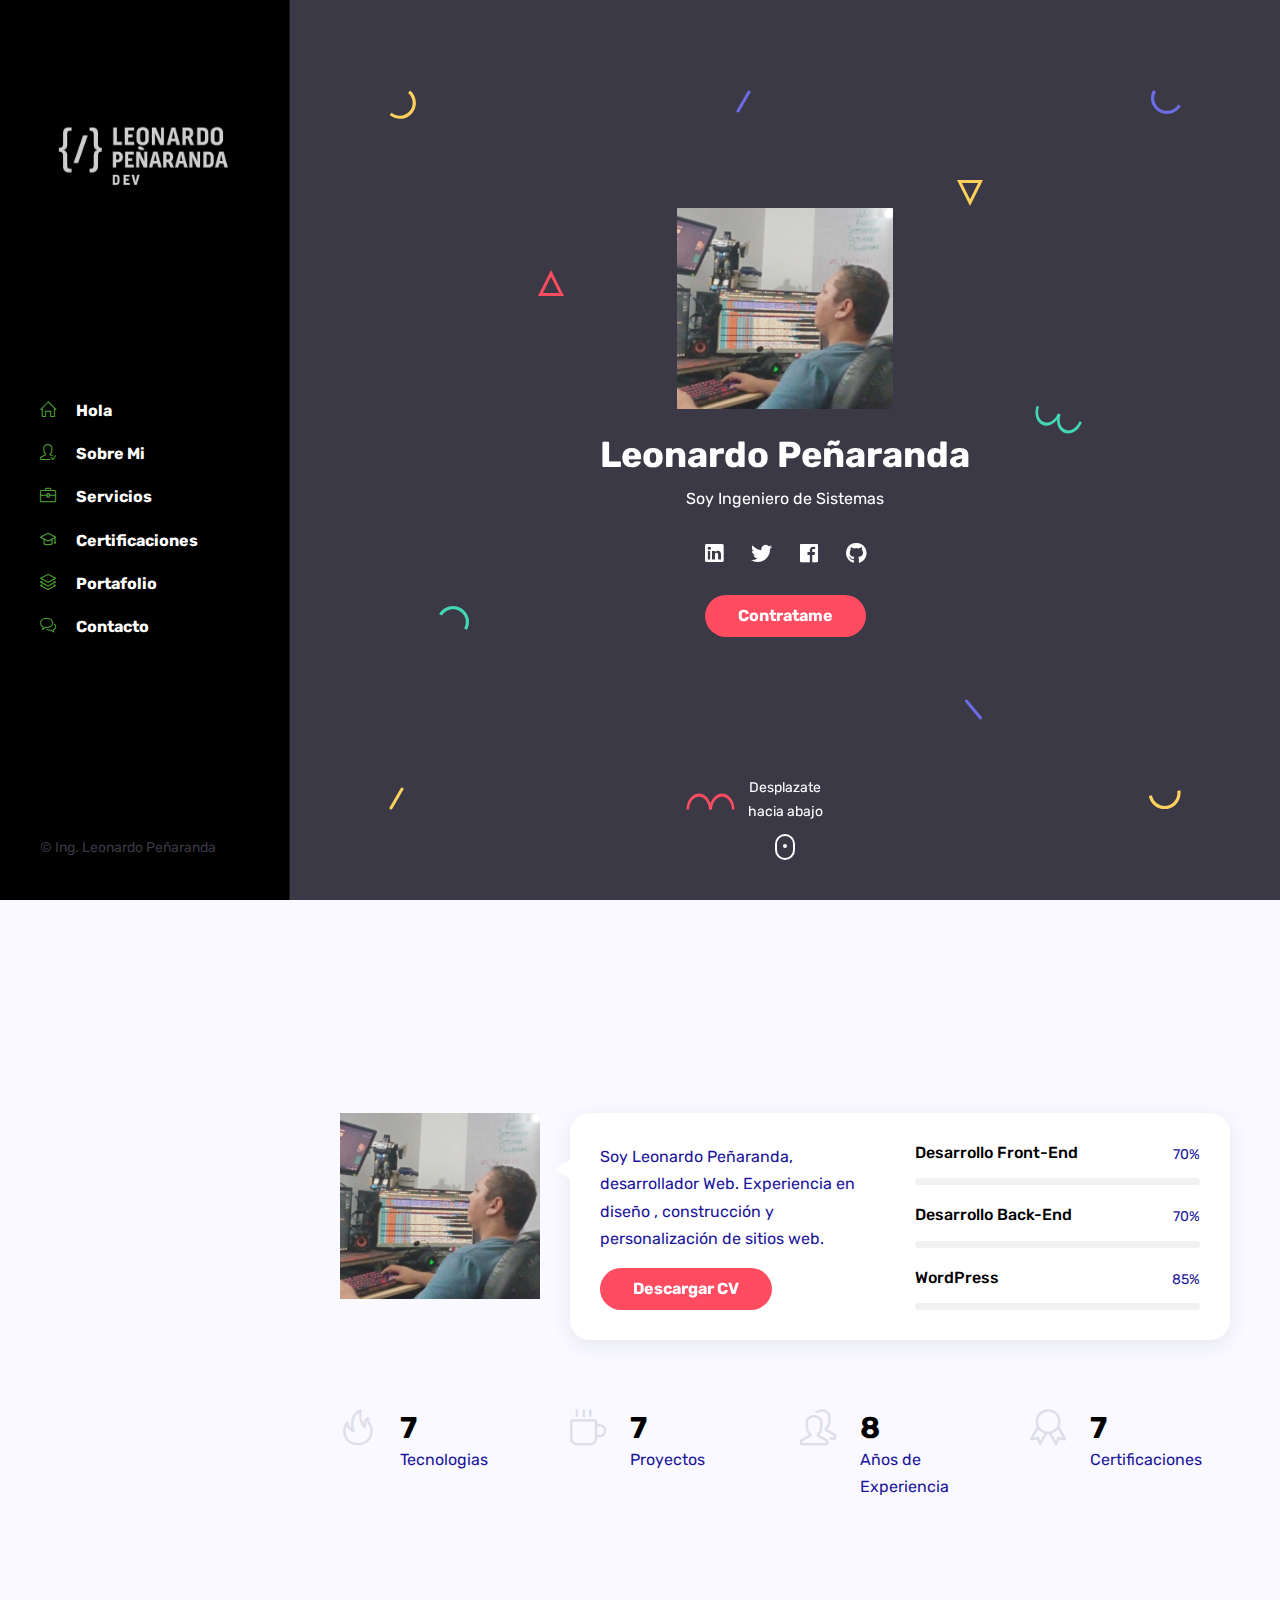
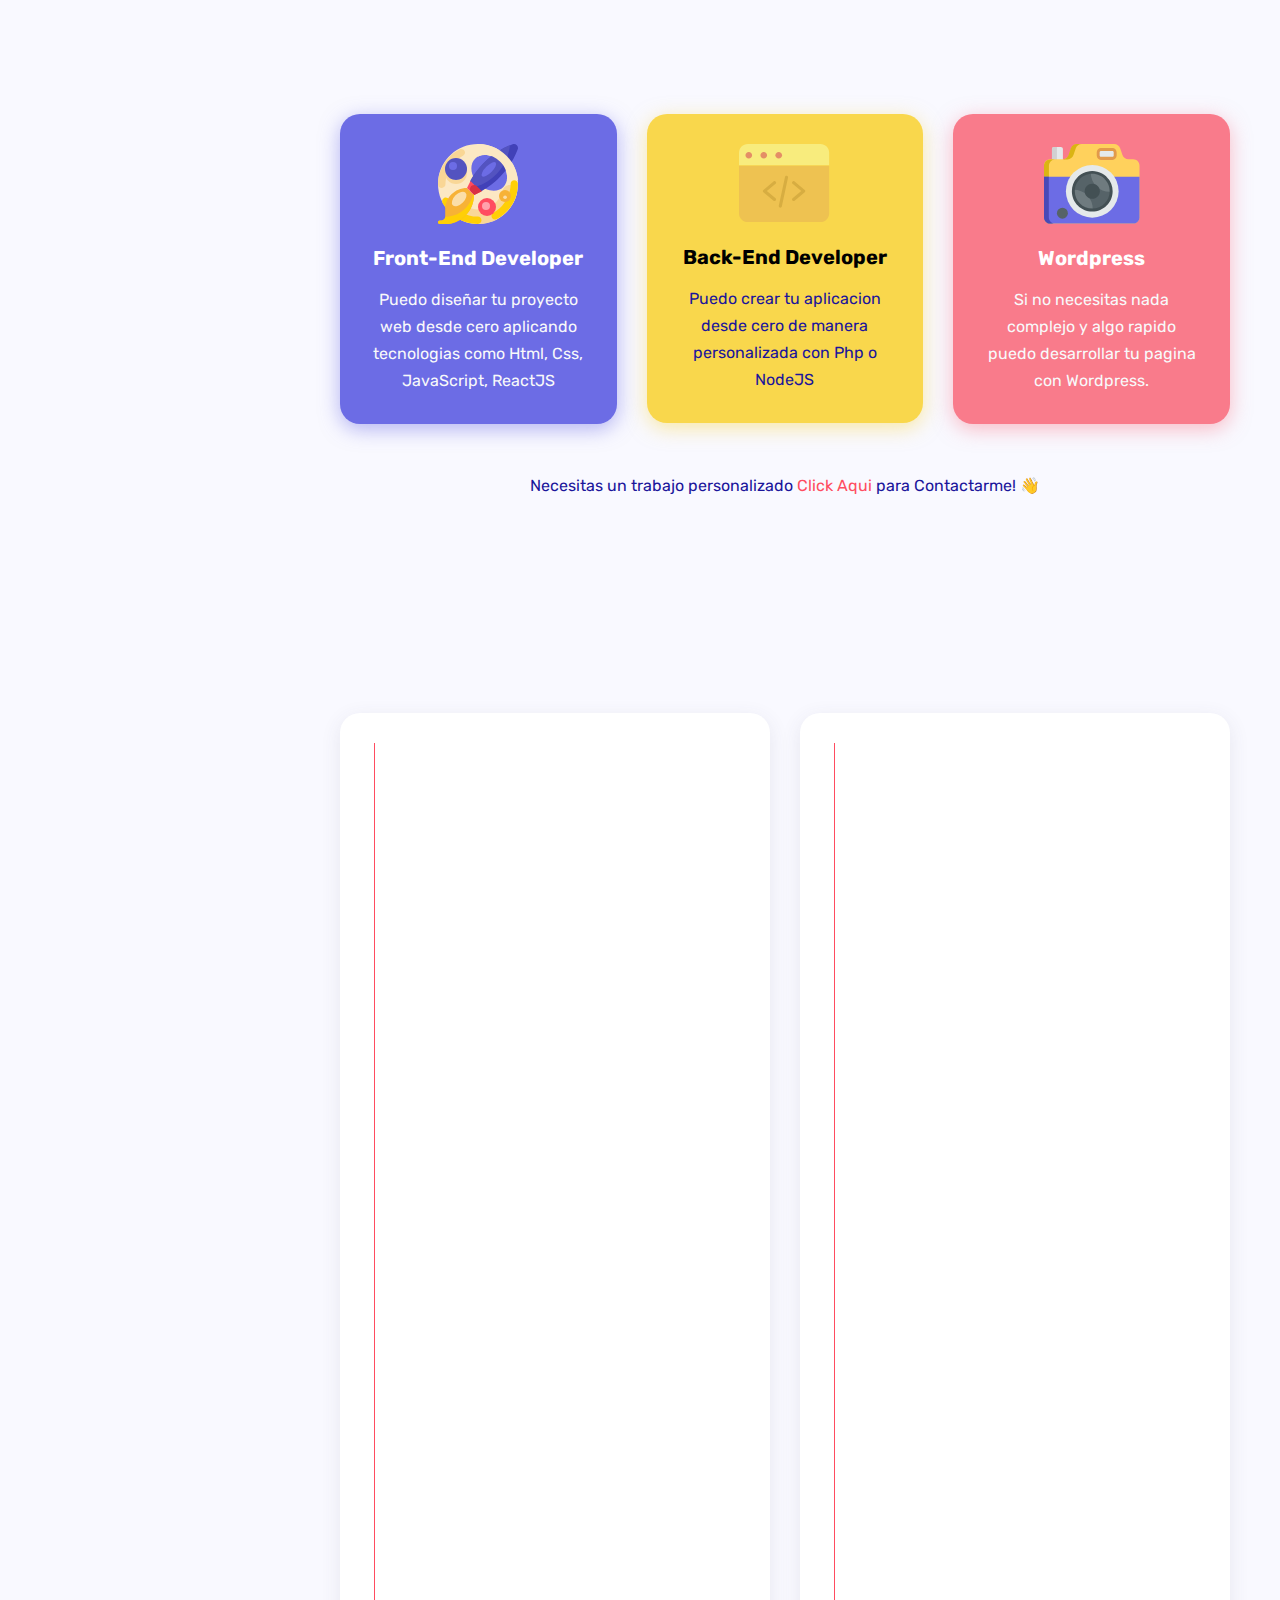
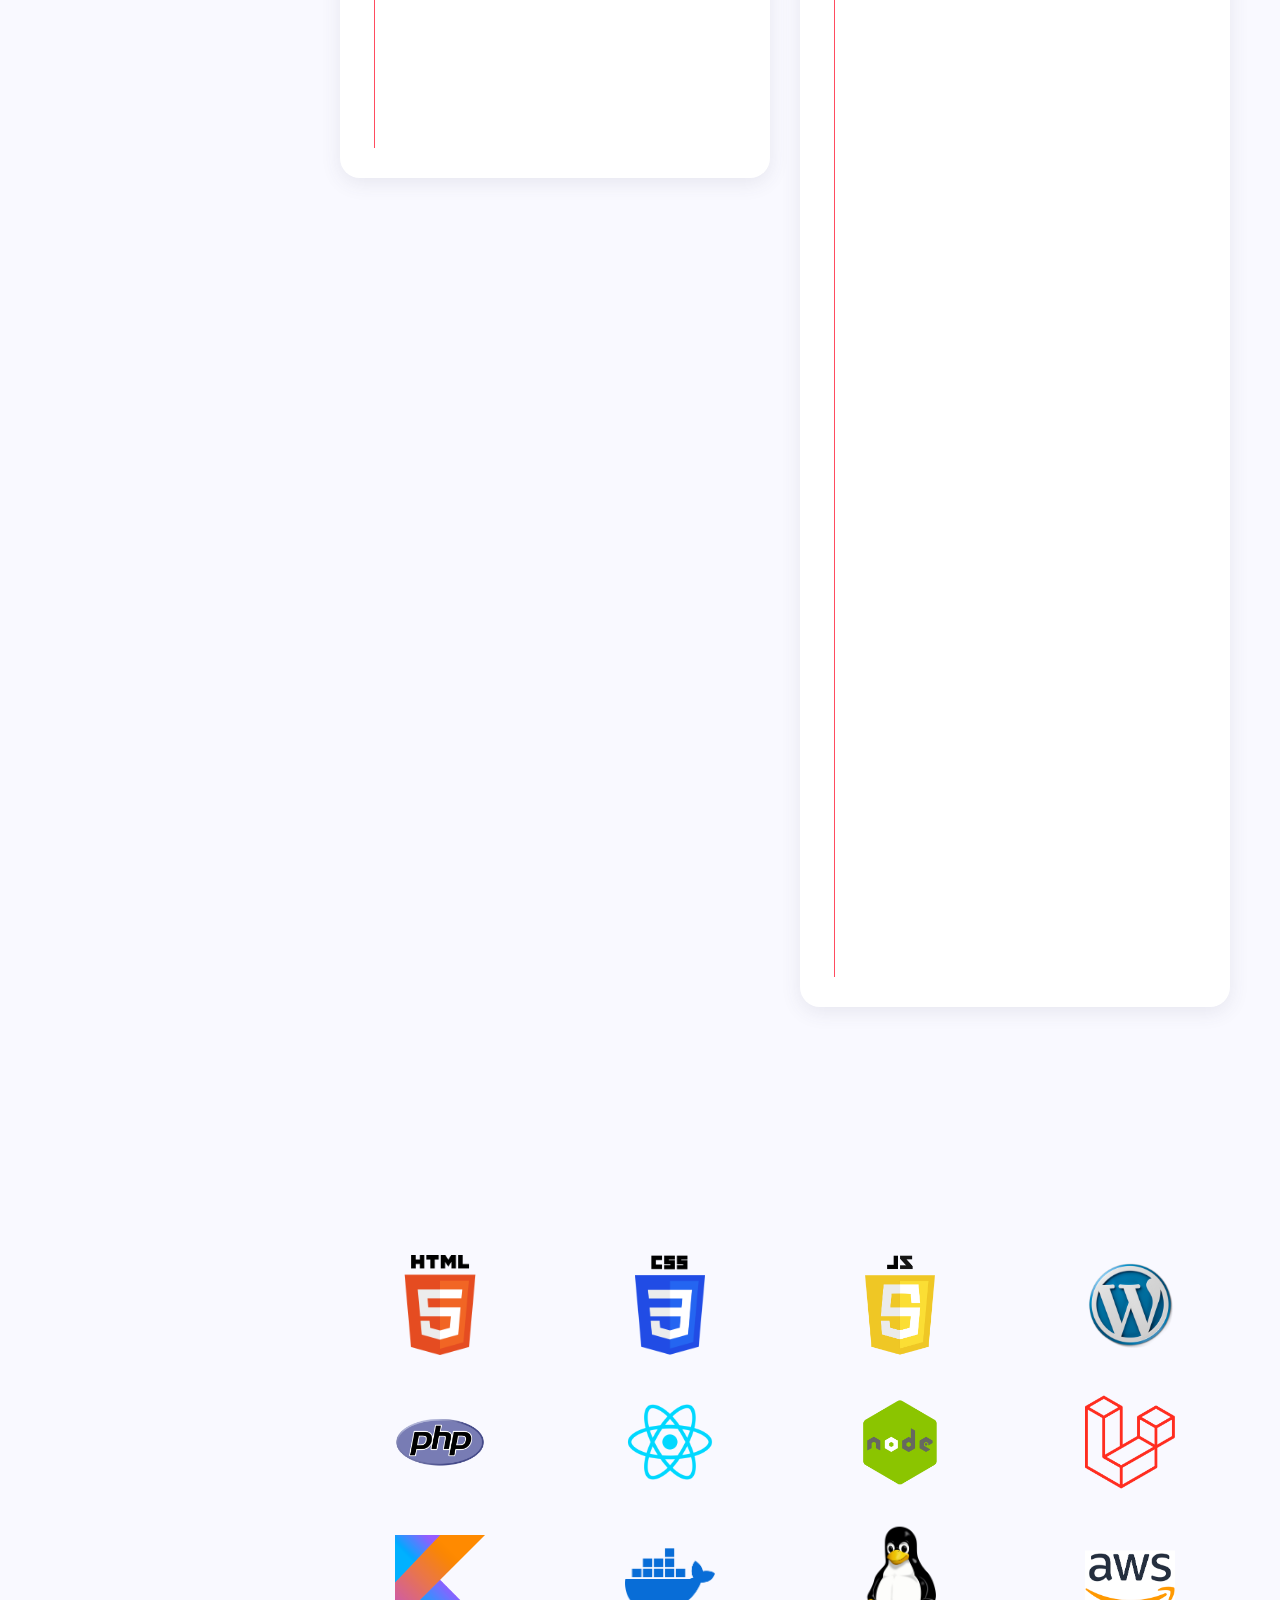
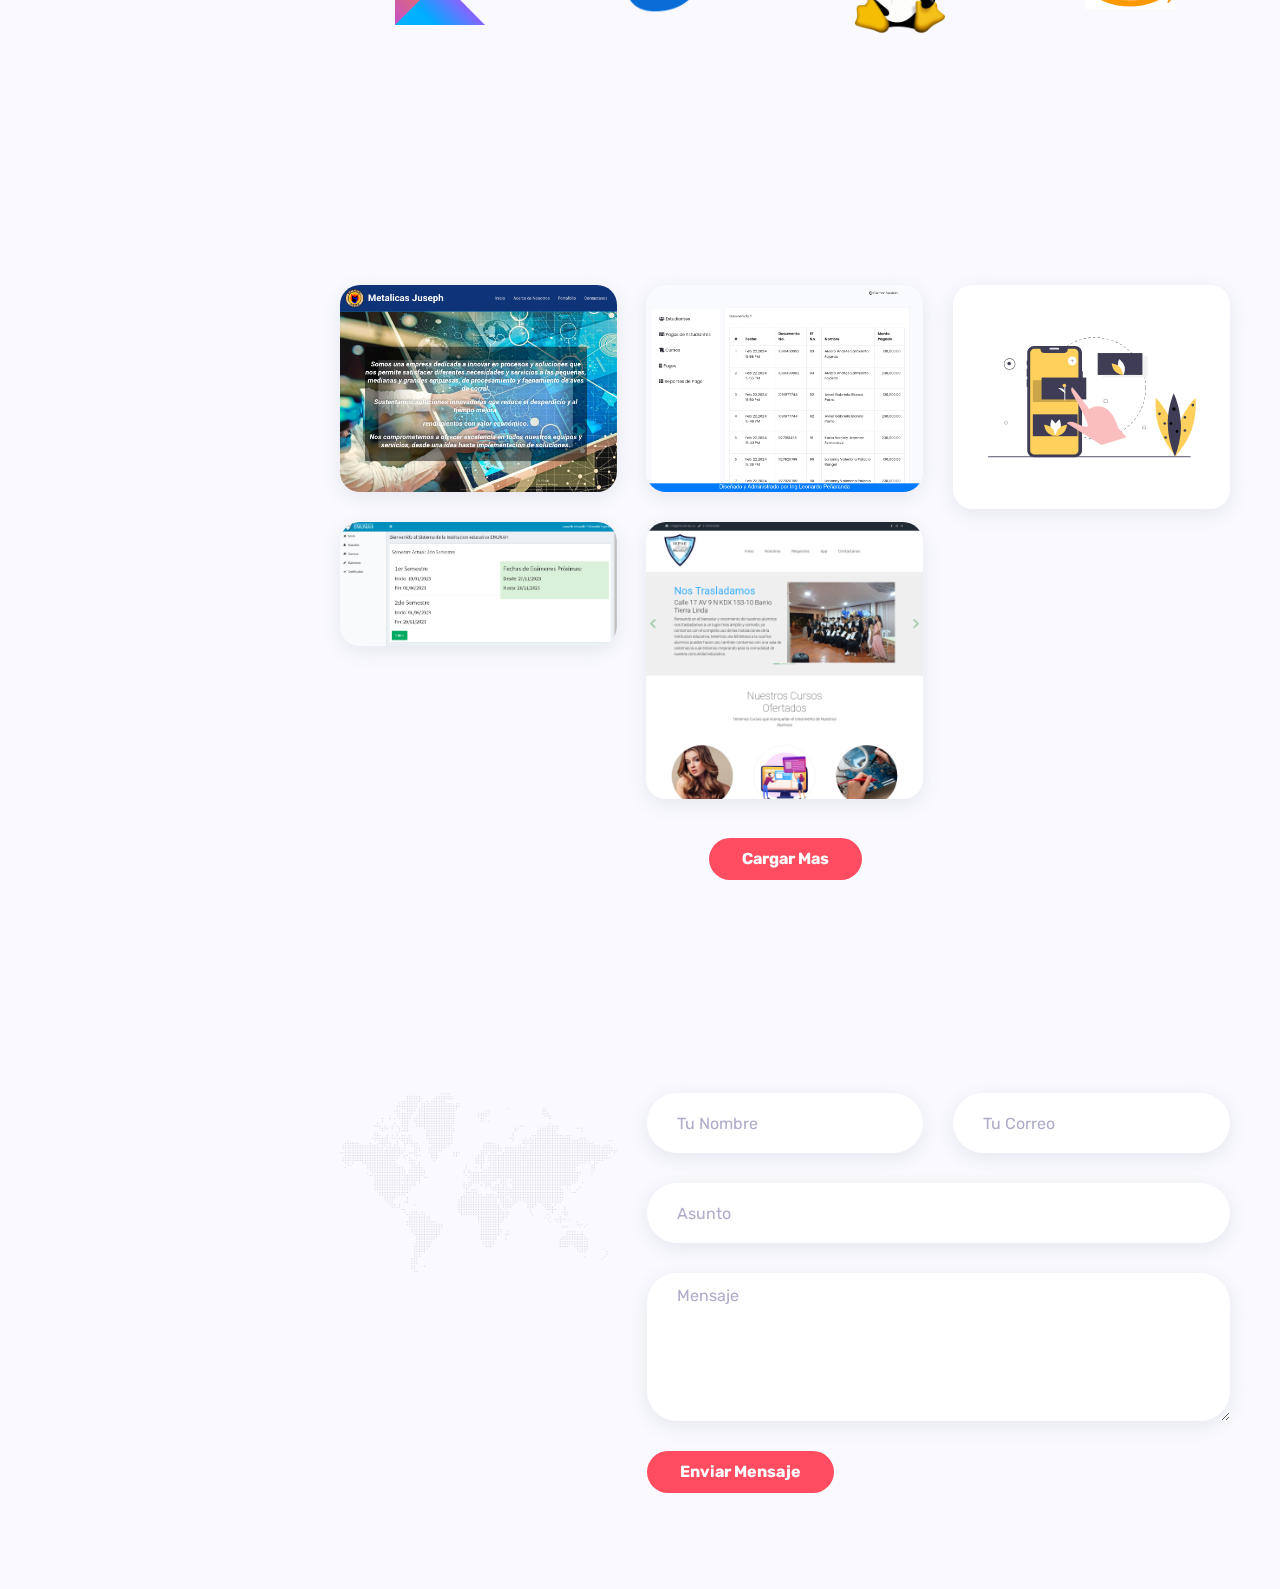
==== commit 52841896: "update github" ====
--- a/index.html
+++ b/index.html
@@ -107,7 +107,7 @@
 					<li class="list-inline-item"><a href="https://www.linkedin.com/in/leodev2023/" target="_blank"><i class="fab fa-linkedin"></i></a></li>
 					<li class="list-inline-item"><a href="https://twitter.com/Leonard11812094" target="_blank"><i class="fab fa-twitter"></i></a></li>
 					<li class="list-inline-item"><a href="https://www.facebook.com/Ing.LeonardoPenaranda/" target="_blank"><i class="fab fa-facebook"></i></a></li>
-					<li class="list-inline-item"><a href="https://github.com/CoderMaster2070" target="_blank"><i class="fab fa-github"></i></a></li>
+					<li class="list-inline-item"><a href="https://github.com/LeonardoPenarandaDev" target="_blank"><i class="fab fa-github"></i></a></li>
 				</ul>
 
 				<div class="mt-4">
